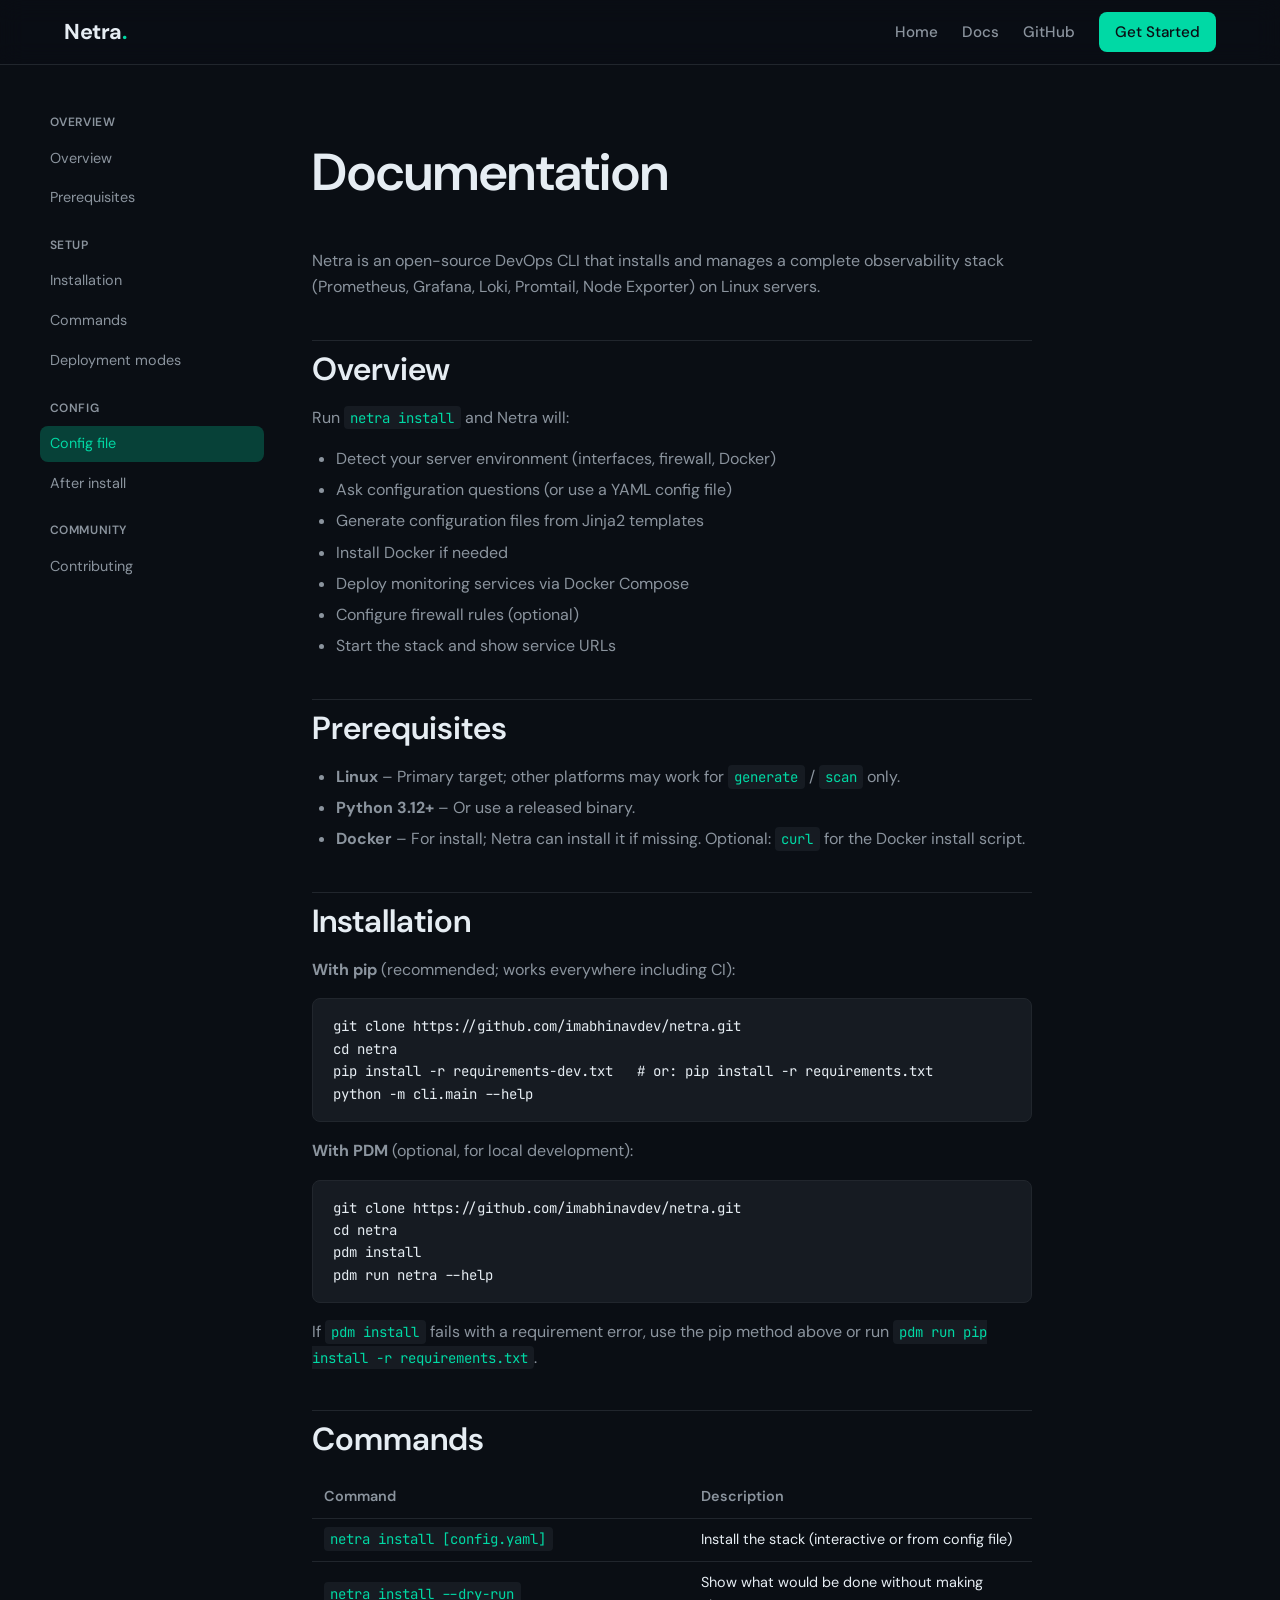
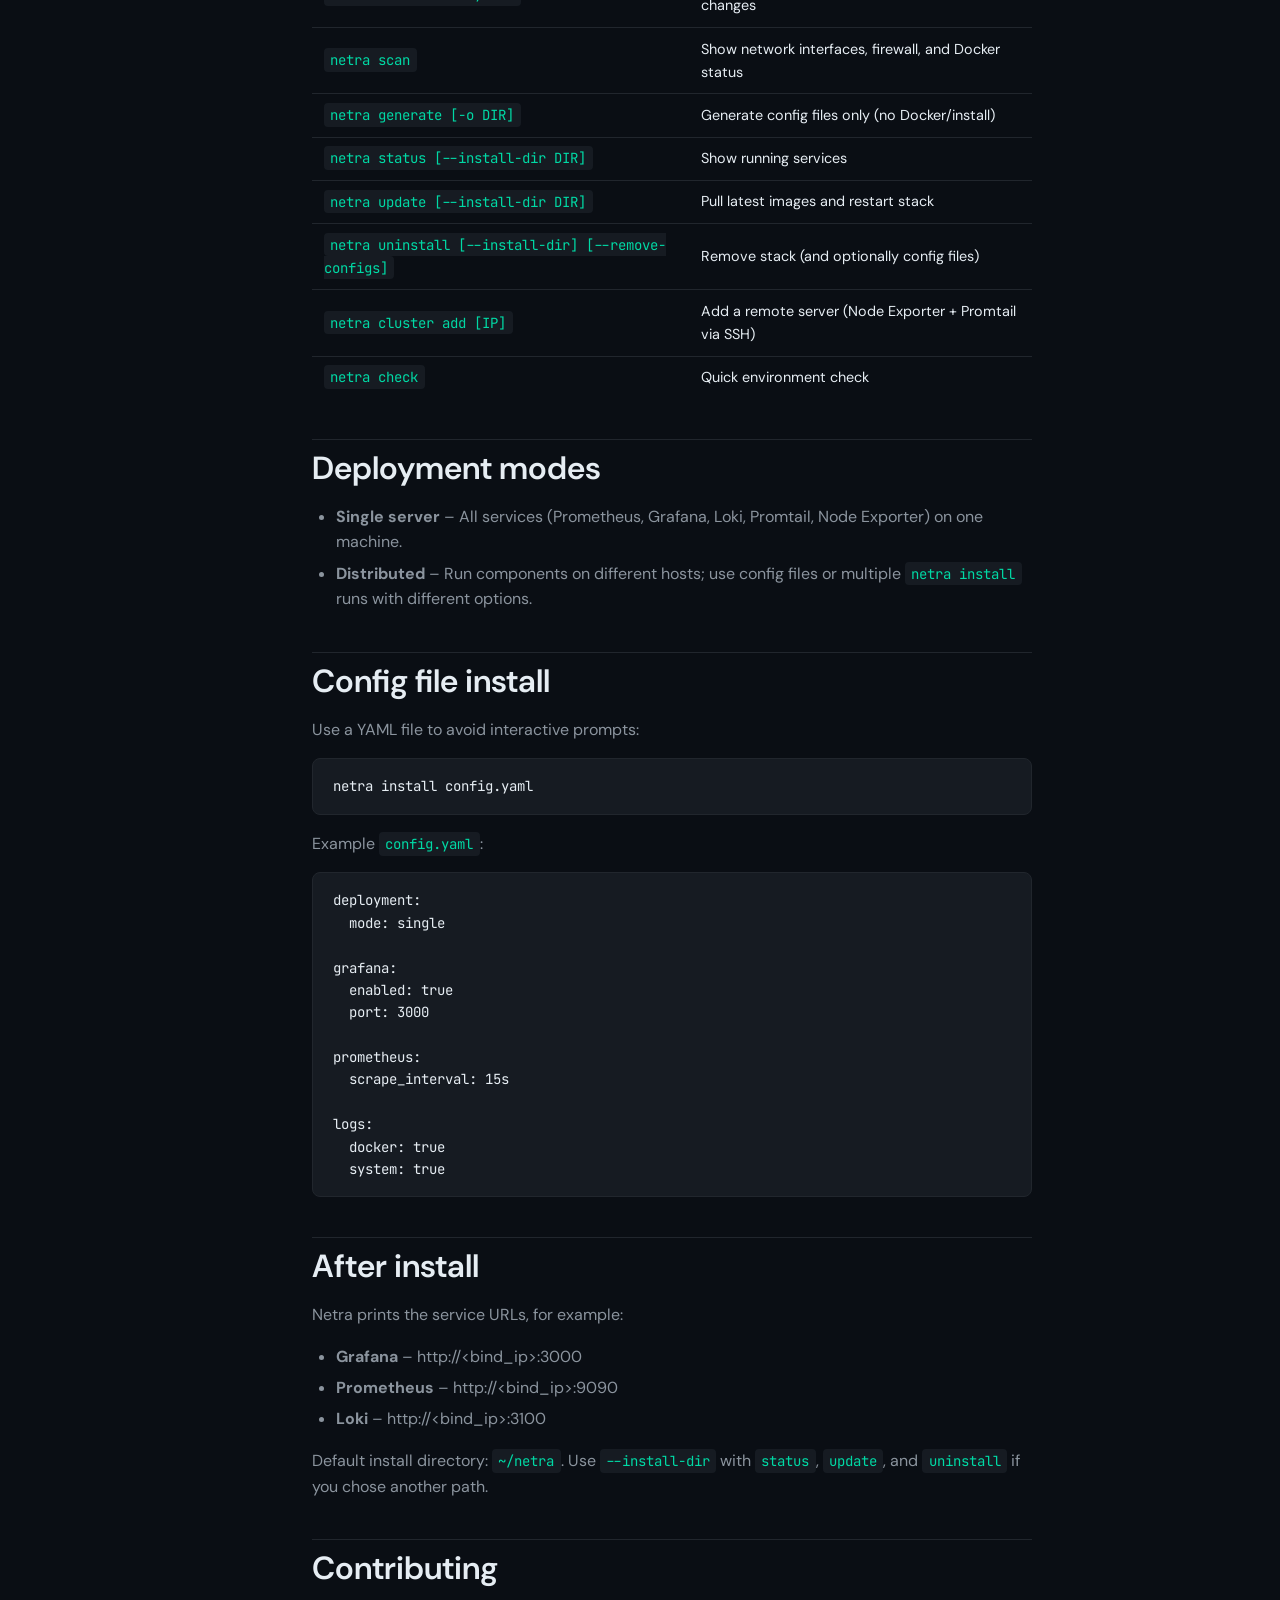
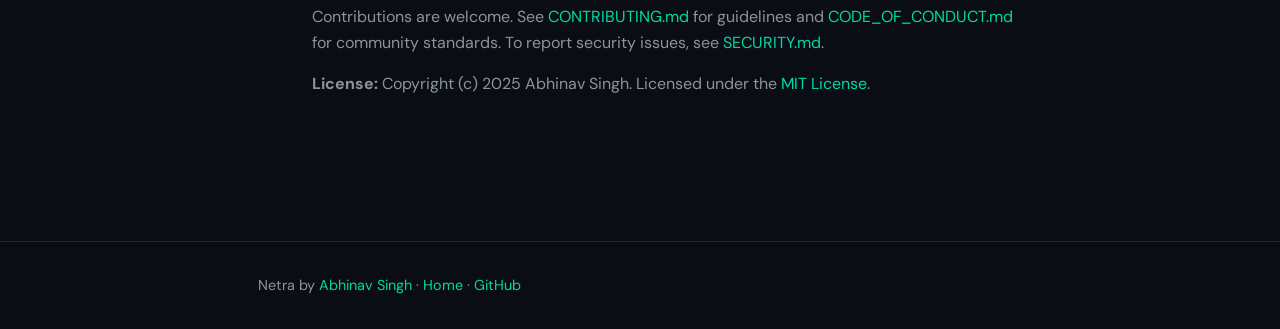
==== website/docs.html @ c5092b9d "Add website files and GitHub Actions workflow for deployment</message> <message> - Introduced a GitH" ====
<!DOCTYPE html>
<html lang="en">
<head>
  <meta charset="UTF-8">
  <meta name="viewport" content="width=device-width, initial-scale=1.0">
  <title>Docs – Netra</title>
  <meta name="description" content="Netra documentation: installation, commands, config, and deployment.">
  <link rel="preconnect" href="https://fonts.googleapis.com">
  <link rel="preconnect" href="https://fonts.gstatic.com" crossorigin>
  <link href="https://fonts.googleapis.com/css2?family=DM+Sans:ital,opsz,wght@0,9..40,400;0,9..40,500;0,9..40,600;0,9..40,700&family=JetBrains+Mono:wght@400;500&display=swap" rel="stylesheet">
  <link rel="stylesheet" href="css/style.css">
</head>
<body>
  <header class="site-header">
    <div class="container">
      <a href="index.html" class="logo">Netra<span>.</span></a>
      <button class="menu-toggle" id="menu-toggle" aria-label="Toggle menu">☰</button>
      <nav>
        <ul class="nav-links" id="nav-links">
          <li><a href="index.html">Home</a></li>
          <li><a href="docs.html" class="active">Docs</a></li>
          <li><a href="https://github.com/imabhinavdev/netra" target="_blank" rel="noopener">GitHub</a></li>
          <li><a href="#installation" class="nav-cta">Get Started</a></li>
        </ul>
      </nav>
    </div>
  </header>

  <div class="container docs-layout">
    <aside class="docs-sidebar">
      <nav>
        <span class="nav-section">Overview</span>
        <a href="#overview">Overview</a>
        <a href="#prerequisites">Prerequisites</a>
        <span class="nav-section">Setup</span>
        <a href="#installation">Installation</a>
        <a href="#commands">Commands</a>
        <a href="#deployment-modes">Deployment modes</a>
        <span class="nav-section">Config</span>
        <a href="#config-file">Config file</a>
        <a href="#after-install">After install</a>
        <span class="nav-section">Community</span>
        <a href="#contributing">Contributing</a>
      </nav>
    </aside>

    <article class="docs-content">
      <h1>Documentation</h1>
      <p>Netra is an open-source DevOps CLI that installs and manages a complete observability stack (Prometheus, Grafana, Loki, Promtail, Node Exporter) on Linux servers.</p>

      <h2 id="overview">Overview</h2>
      <p>Run <code>netra install</code> and Netra will:</p>
      <ul>
        <li>Detect your server environment (interfaces, firewall, Docker)</li>
        <li>Ask configuration questions (or use a YAML config file)</li>
        <li>Generate configuration files from Jinja2 templates</li>
        <li>Install Docker if needed</li>
        <li>Deploy monitoring services via Docker Compose</li>
        <li>Configure firewall rules (optional)</li>
        <li>Start the stack and show service URLs</li>
      </ul>

      <h2 id="prerequisites">Prerequisites</h2>
      <ul>
        <li><strong>Linux</strong> – Primary target; other platforms may work for <code>generate</code> / <code>scan</code> only.</li>
        <li><strong>Python 3.12+</strong> – Or use a released binary.</li>
        <li><strong>Docker</strong> – For install; Netra can install it if missing. Optional: <code>curl</code> for the Docker install script.</li>
      </ul>

      <h2 id="installation">Installation</h2>
      <p><strong>With pip</strong> (recommended; works everywhere including CI):</p>
      <pre><code>git clone https://github.com/imabhinavdev/netra.git
cd netra
pip install -r requirements-dev.txt   # or: pip install -r requirements.txt
python -m cli.main --help</code></pre>

      <p><strong>With PDM</strong> (optional, for local development):</p>
      <pre><code>git clone https://github.com/imabhinavdev/netra.git
cd netra
pdm install
pdm run netra --help</code></pre>

      <p>If <code>pdm install</code> fails with a requirement error, use the pip method above or run <code>pdm run pip install -r requirements.txt</code>.</p>

      <h2 id="commands">Commands</h2>
      <table>
        <thead>
          <tr>
            <th>Command</th>
            <th>Description</th>
          </tr>
        </thead>
        <tbody>
          <tr><td><code>netra install [config.yaml]</code></td><td>Install the stack (interactive or from config file)</td></tr>
          <tr><td><code>netra install --dry-run</code></td><td>Show what would be done without making changes</td></tr>
          <tr><td><code>netra scan</code></td><td>Show network interfaces, firewall, and Docker status</td></tr>
          <tr><td><code>netra generate [-o DIR]</code></td><td>Generate config files only (no Docker/install)</td></tr>
          <tr><td><code>netra status [--install-dir DIR]</code></td><td>Show running services</td></tr>
          <tr><td><code>netra update [--install-dir DIR]</code></td><td>Pull latest images and restart stack</td></tr>
          <tr><td><code>netra uninstall [--install-dir] [--remove-configs]</code></td><td>Remove stack (and optionally config files)</td></tr>
          <tr><td><code>netra cluster add [IP]</code></td><td>Add a remote server (Node Exporter + Promtail via SSH)</td></tr>
          <tr><td><code>netra check</code></td><td>Quick environment check</td></tr>
        </tbody>
      </table>

      <h2 id="deployment-modes">Deployment modes</h2>
      <ul>
        <li><strong>Single server</strong> – All services (Prometheus, Grafana, Loki, Promtail, Node Exporter) on one machine.</li>
        <li><strong>Distributed</strong> – Run components on different hosts; use config files or multiple <code>netra install</code> runs with different options.</li>
      </ul>

      <h2 id="config-file">Config file install</h2>
      <p>Use a YAML file to avoid interactive prompts:</p>
      <pre><code>netra install config.yaml</code></pre>

      <p>Example <code>config.yaml</code>:</p>
      <pre><code>deployment:
  mode: single

grafana:
  enabled: true
  port: 3000

prometheus:
  scrape_interval: 15s

logs:
  docker: true
  system: true</code></pre>

      <h2 id="after-install">After install</h2>
      <p>Netra prints the service URLs, for example:</p>
      <ul>
        <li><strong>Grafana</strong> – http://&lt;bind_ip&gt;:3000</li>
        <li><strong>Prometheus</strong> – http://&lt;bind_ip&gt;:9090</li>
        <li><strong>Loki</strong> – http://&lt;bind_ip&gt;:3100</li>
      </ul>
      <p>Default install directory: <code>~/netra</code>. Use <code>--install-dir</code> with <code>status</code>, <code>update</code>, and <code>uninstall</code> if you chose another path.</p>

      <h2 id="contributing">Contributing</h2>
      <p>Contributions are welcome. See <a href="https://github.com/imabhinavdev/netra/blob/main/CONTRIBUTING.md">CONTRIBUTING.md</a> for guidelines and <a href="https://github.com/imabhinavdev/netra/blob/main/CODE_OF_CONDUCT.md">CODE_OF_CONDUCT.md</a> for community standards. To report security issues, see <a href="https://github.com/imabhinavdev/netra/blob/main/SECURITY.md">SECURITY.md</a>.</p>

      <p><strong>License:</strong> Copyright (c) 2025 Abhinav Singh. Licensed under the <a href="https://github.com/imabhinavdev/netra/blob/main/LICENSE">MIT License</a>.</p>
    </article>
  </div>

  <footer class="site-footer">
    <div class="container">
      <p>Netra by <a href="https://github.com/imabhinavdev" target="_blank" rel="noopener">Abhinav Singh</a> · <a href="index.html">Home</a> · <a href="https://github.com/imabhinavdev/netra">GitHub</a></p>
    </div>
  </footer>

  <script>
    document.getElementById('menu-toggle').addEventListener('click', function () {
      document.getElementById('nav-links').classList.toggle('is-open');
    });
    // Highlight active doc link from scroll position
    var sections = document.querySelectorAll('.docs-content h2[id]');
    var navLinks = document.querySelectorAll('.docs-sidebar a[href^="#"]');
    function updateActive() {
      var top = window.scrollY || document.documentElement.scrollTop;
      for (var i = sections.length - 1; i >= 0; i--) {
        if (sections[i].offsetTop - 100 <= top) {
          navLinks.forEach(function(a) {
            a.classList.remove('active');
            if (a.getAttribute('href') === '#' + sections[i].id) a.classList.add('active');
          });
          break;
        }
      }
    }
    window.addEventListener('scroll', updateActive);
    window.addEventListener('load', updateActive);
  </script>
</body>
</html>
---- website/css/style.css ----
/* Netra – website styles (responsive) */
:root {
  --bg: #0a0e14;
  --bg-card: #0f1419;
  --bg-elevated: #151b23;
  --text: #e6edf3;
  --text-muted: #8b949e;
  --accent: #00d9a5;
  --accent-dim: #00d9a540;
  --accent-hover: #00f0b5;
  --border: #21262d;
  --code-bg: #161b22;
  --radius: 12px;
  --radius-sm: 8px;
  --font-sans: "DM Sans", system-ui, sans-serif;
  --font-mono: "JetBrains Mono", "Fira Code", monospace;
  --shadow: 0 8px 30px rgba(0, 0, 0, 0.4);
  --transition: 0.2s ease;
}

* {
  box-sizing: border-box;
}

html {
  scroll-behavior: smooth;
}

body {
  margin: 0;
  font-family: var(--font-sans);
  background: var(--bg);
  color: var(--text);
  line-height: 1.6;
  -webkit-font-smoothing: antialiased;
}

/* Typography */
h1, h2, h3, h4 {
  font-weight: 600;
  line-height: 1.25;
  color: var(--text);
}

h1 { font-size: clamp(2rem, 5vw, 3.25rem); }
h2 { font-size: clamp(1.5rem, 3vw, 2rem); margin-top: 2.5rem; margin-bottom: 1rem; }
h3 { font-size: 1.25rem; margin-top: 1.5rem; margin-bottom: 0.5rem; }

p {
  margin: 0 0 1rem;
  color: var(--text-muted);
  max-width: 65ch;
}

a {
  color: var(--accent);
  text-decoration: none;
  transition: color var(--transition);
}

a:hover {
  color: var(--accent-hover);
}

/* Layout */
.container {
  width: 100%;
  max-width: 1200px;
  margin: 0 auto;
  padding: 0 1.5rem;
}

/* Header / Nav */
.site-header {
  position: sticky;
  top: 0;
  z-index: 100;
  background: rgba(10, 14, 20, 0.85);
  backdrop-filter: blur(12px);
  border-bottom: 1px solid var(--border);
}

.site-header .container {
  display: flex;
  align-items: center;
  justify-content: space-between;
  height: 64px;
}

.logo {
  font-weight: 700;
  font-size: 1.35rem;
  color: var(--text);
  letter-spacing: -0.02em;
}

.logo span { color: var(--accent); }

.nav-links {
  display: flex;
  align-items: center;
  gap: 1.5rem;
  list-style: none;
  margin: 0;
  padding: 0;
}

.nav-links a {
  color: var(--text-muted);
  font-weight: 500;
  font-size: 0.95rem;
}

.nav-links a:hover { color: var(--accent); }

.nav-cta {
  display: inline-flex;
  align-items: center;
  padding: 0.5rem 1rem;
  background: var(--accent);
  color: var(--bg) !important;
  border-radius: var(--radius-sm);
  font-weight: 600;
}

.nav-cta:hover {
  background: var(--accent-hover);
  color: var(--bg) !important;
}

/* Mobile menu */
.menu-toggle {
  display: none;
  background: none;
  border: none;
  color: var(--text);
  cursor: pointer;
  padding: 0.5rem;
  font-size: 1.5rem;
}

@media (max-width: 768px) {
  .menu-toggle { display: block; }
  .nav-links {
    position: fixed;
    top: 64px;
    left: 0;
    right: 0;
    background: var(--bg-card);
    border-bottom: 1px solid var(--border);
    flex-direction: column;
    padding: 1rem;
    gap: 0.5rem;
    transform: translateY(-100%);
    opacity: 0;
    pointer-events: none;
    transition: transform 0.25s ease, opacity 0.25s ease;
  }
  .nav-links.is-open {
    transform: translateY(0);
    opacity: 1;
    pointer-events: auto;
  }
}

/* Hero */
.hero {
  padding: clamp(4rem, 10vw, 6rem) 0;
  text-align: center;
}

.hero h1 {
  margin: 0 0 1rem;
  background: linear-gradient(135deg, var(--text) 0%, var(--text-muted) 100%);
  -webkit-background-clip: text;
  -webkit-text-fill-color: transparent;
  background-clip: text;
}

.hero .accent { color: var(--accent); -webkit-text-fill-color: var(--accent); }

.hero p {
  margin: 0 auto 2rem;
  font-size: 1.15rem;
  max-width: 540px;
}

.hero-buttons {
  display: flex;
  flex-wrap: wrap;
  gap: 1rem;
  justify-content: center;
}

.btn {
  display: inline-flex;
  align-items: center;
  gap: 0.5rem;
  padding: 0.75rem 1.5rem;
  border-radius: var(--radius-sm);
  font-weight: 600;
  font-size: 0.95rem;
  transition: background var(--transition), transform var(--transition);
  border: none;
  cursor: pointer;
  font-family: inherit;
}

.btn-primary {
  background: var(--accent);
  color: var(--bg);
}

.btn-primary:hover {
  background: var(--accent-hover);
  transform: translateY(-1px);
}

.btn-secondary {
  background: var(--bg-elevated);
  color: var(--text);
  border: 1px solid var(--border);
}

.btn-secondary:hover {
  background: var(--border);
  border-color: var(--text-muted);
}

/* Code block hero */
.hero-code {
  margin-top: 2.5rem;
  text-align: left;
  max-width: 520px;
  margin-left: auto;
  margin-right: auto;
  border-radius: var(--radius);
  overflow: hidden;
  border: 1px solid var(--border);
  box-shadow: var(--shadow);
}

.hero-code pre {
  margin: 0;
  padding: 1.25rem 1.5rem;
  background: var(--code-bg);
  font-family: var(--font-mono);
  font-size: 0.9rem;
  overflow-x: auto;
  color: var(--text);
}

.hero-code .prompt { color: var(--accent); }

/* Features grid */
.features {
  padding: 4rem 0;
  border-top: 1px solid var(--border);
}

.features h2 {
  text-align: center;
  margin-bottom: 2rem;
}

.features-grid {
  display: grid;
  grid-template-columns: repeat(auto-fit, minmax(260px, 1fr));
  gap: 1.5rem;
}

.feature-card {
  background: var(--bg-card);
  border: 1px solid var(--border);
  border-radius: var(--radius);
  padding: 1.5rem;
  transition: border-color var(--transition), box-shadow var(--transition);
}

.feature-card:hover {
  border-color: var(--accent-dim);
  box-shadow: 0 0 0 1px var(--accent-dim);
}

.feature-card h3 {
  margin: 0 0 0.5rem;
  font-size: 1.1rem;
}

.feature-card p {
  margin: 0;
  font-size: 0.9rem;
}

/* Stack list */
.stack-list {
  display: flex;
  flex-wrap: wrap;
  gap: 0.75rem;
  justify-content: center;
  margin: 2rem 0;
}

.stack-badge {
  padding: 0.4rem 0.9rem;
  background: var(--bg-elevated);
  border: 1px solid var(--border);
  border-radius: 999px;
  font-size: 0.85rem;
  color: var(--text-muted);
}

/* Footer */
.site-footer {
  padding: 2rem 0;
  border-top: 1px solid var(--border);
  margin-top: 4rem;
  text-align: center;
}

.site-footer p {
  margin: 0;
  font-size: 0.9rem;
  color: var(--text-muted);
}

.site-footer a { color: var(--accent); }

/* Docs layout */
.docs-layout {
  display: grid;
  grid-template-columns: 240px 1fr;
  gap: 2rem;
  padding: 2rem 0 4rem;
  min-height: calc(100vh - 64px);
}

@media (max-width: 900px) {
  .docs-layout {
    grid-template-columns: 1fr;
  }
}

.docs-sidebar {
  position: sticky;
  top: 80px;
  height: fit-content;
  padding-right: 1rem;
}

.docs-sidebar nav {
  display: flex;
  flex-direction: column;
  gap: 0.25rem;
}

.docs-sidebar a {
  color: var(--text-muted);
  font-size: 0.9rem;
  padding: 0.4rem 0.6rem;
  border-radius: var(--radius-sm);
  transition: color var(--transition), background var(--transition);
}

.docs-sidebar a:hover,
.docs-sidebar a.active {
  color: var(--accent);
  background: var(--accent-dim);
}

.docs-sidebar .nav-section {
  font-size: 0.75rem;
  font-weight: 600;
  text-transform: uppercase;
  letter-spacing: 0.05em;
  color: var(--text-muted);
  margin-top: 1rem;
  margin-bottom: 0.25rem;
  padding-left: 0.6rem;
}

.docs-content {
  max-width: 720px;
}

.docs-content h2 {
  padding-top: 0.5rem;
  border-top: 1px solid var(--border);
}

.docs-content h2:first-child { border-top: none; padding-top: 0; }

/* Code in docs */
.docs-content pre,
.docs-content code {
  font-family: var(--font-mono);
  font-size: 0.875rem;
}

.docs-content code {
  background: var(--code-bg);
  padding: 0.2em 0.45em;
  border-radius: 4px;
  color: var(--accent);
}

.docs-content pre {
  background: var(--code-bg);
  padding: 1rem 1.25rem;
  border-radius: var(--radius-sm);
  overflow-x: auto;
  border: 1px solid var(--border);
  margin: 1rem 0;
}

.docs-content pre code {
  background: none;
  padding: 0;
  color: var(--text);
}

/* Tables */
.docs-content table {
  width: 100%;
  border-collapse: collapse;
  font-size: 0.9rem;
  margin: 1rem 0;
}

.docs-content th,
.docs-content td {
  padding: 0.6rem 0.75rem;
  text-align: left;
  border-bottom: 1px solid var(--border);
}

.docs-content th {
  color: var(--text-muted);
  font-weight: 600;
}

.docs-content tr:last-child td { border-bottom: none; }

/* Lists */
.docs-content ul {
  margin: 0 0 1rem;
  padding-left: 1.5rem;
  color: var(--text-muted);
}

.docs-content li { margin-bottom: 0.35rem; }

/* Mobile docs sidebar */
@media (max-width: 900px) {
  .docs-sidebar {
    position: static;
    padding: 0;
    border-bottom: 1px solid var(--border);
    padding-bottom: 1rem;
    margin-bottom: 1rem;
  }
  .docs-sidebar nav {
    flex-direction: row;
    flex-wrap: wrap;
  }
  .docs-sidebar .nav-section { width: 100%; margin-top: 0.75rem; }
}
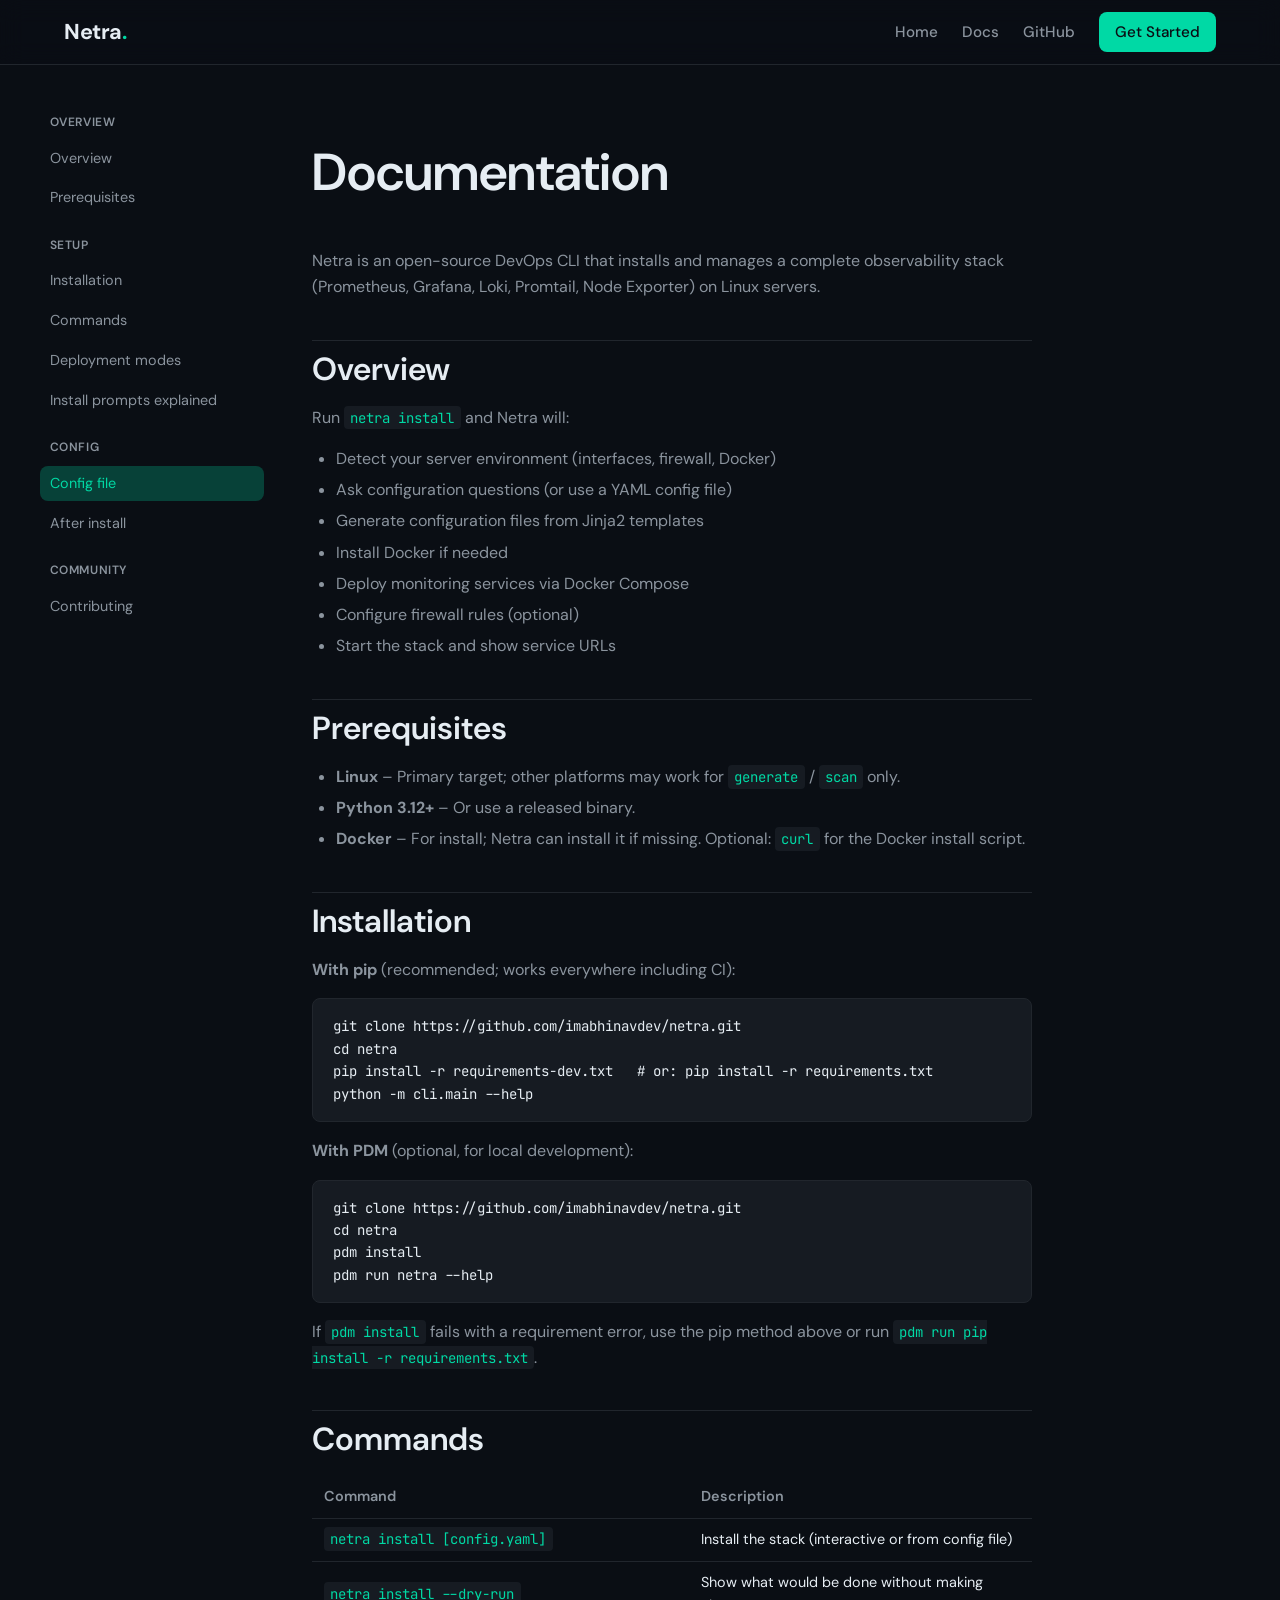
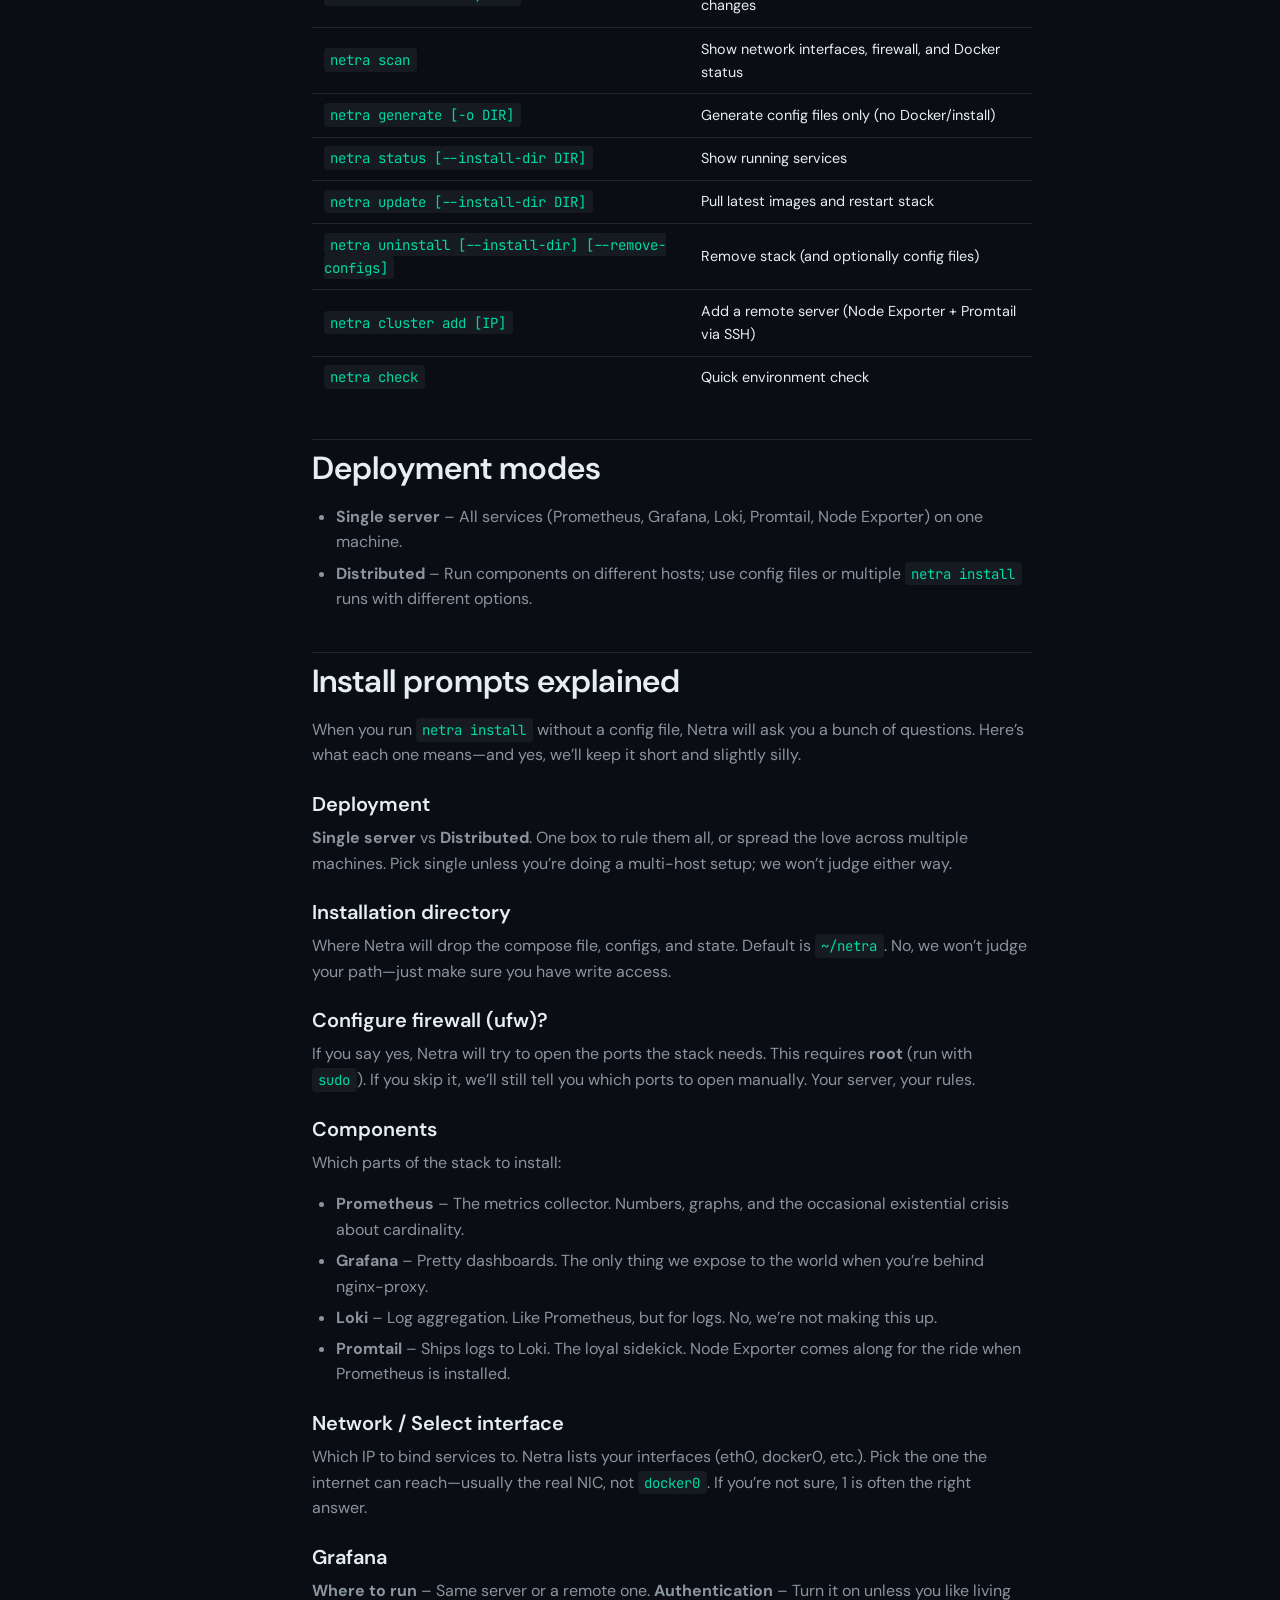
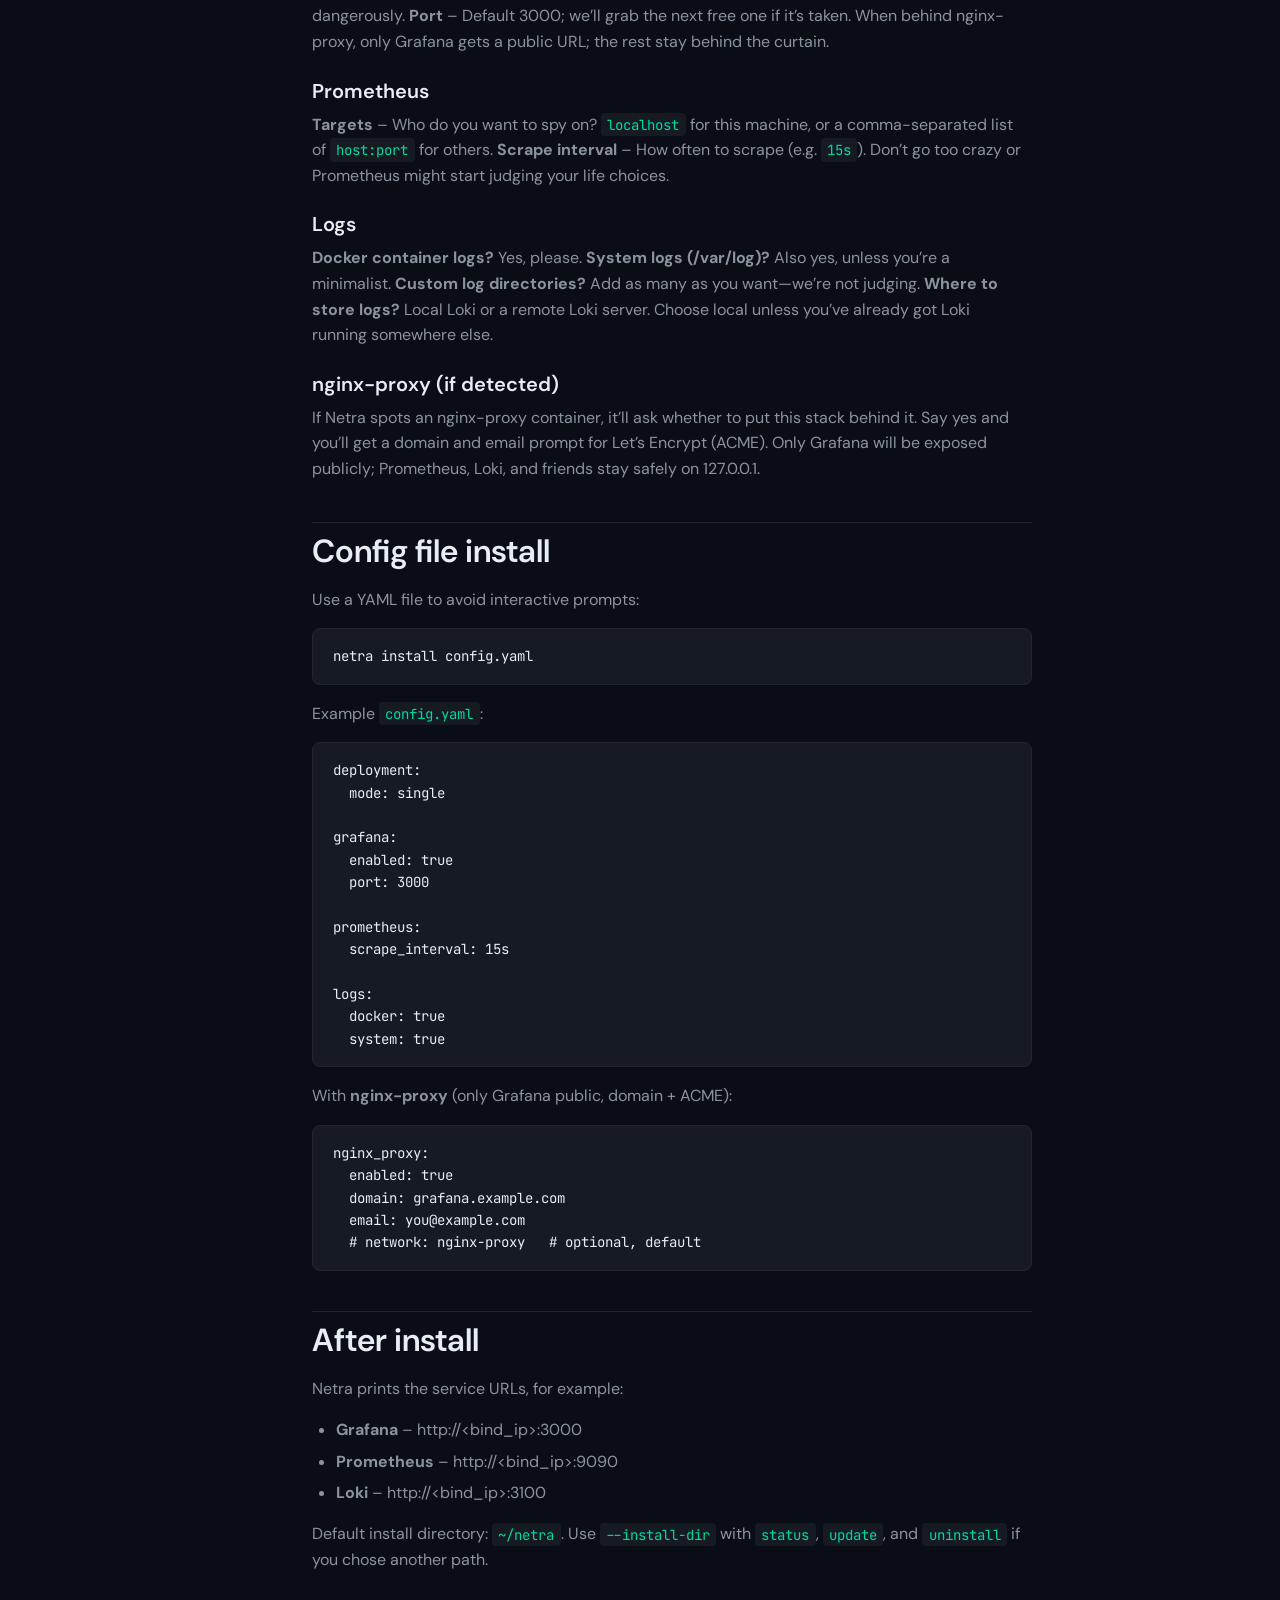
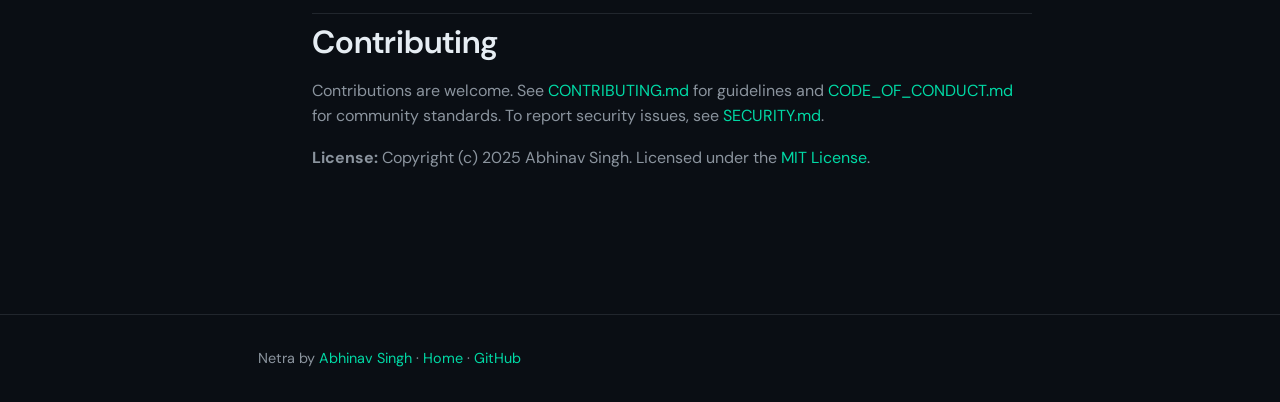
==== commit 523cd39e: "Add nginx-proxy support and related prompts - Introduced configuration options for nginx-proxy in Ne" ====
--- a/website/docs.html
+++ b/website/docs.html
@@ -36,6 +36,7 @@
         <a href="#installation">Installation</a>
         <a href="#commands">Commands</a>
         <a href="#deployment-modes">Deployment modes</a>
+        <a href="#install-prompts">Install prompts explained</a>
         <span class="nav-section">Config</span>
         <a href="#config-file">Config file</a>
         <a href="#after-install">After install</a>
@@ -109,6 +110,42 @@
         <li><strong>Distributed</strong> – Run components on different hosts; use config files or multiple <code>netra install</code> runs with different options.</li>
       </ul>
 
+      <h2 id="install-prompts">Install prompts explained</h2>
+      <p>When you run <code>netra install</code> without a config file, Netra will ask you a bunch of questions. Here’s what each one means—and yes, we’ll keep it short and slightly silly.</p>
+
+      <h3 id="prompt-deployment">Deployment</h3>
+      <p><strong>Single server</strong> vs <strong>Distributed</strong>. One box to rule them all, or spread the love across multiple machines. Pick single unless you’re doing a multi-host setup; we won’t judge either way.</p>
+
+      <h3 id="prompt-install-dir">Installation directory</h3>
+      <p>Where Netra will drop the compose file, configs, and state. Default is <code>~/netra</code>. No, we won’t judge your path—just make sure you have write access.</p>
+
+      <h3 id="prompt-firewall">Configure firewall (ufw)?</h3>
+      <p>If you say yes, Netra will try to open the ports the stack needs. This requires <strong>root</strong> (run with <code>sudo</code>). If you skip it, we’ll still tell you which ports to open manually. Your server, your rules.</p>
+
+      <h3 id="prompt-components">Components</h3>
+      <p>Which parts of the stack to install:</p>
+      <ul>
+        <li><strong>Prometheus</strong> – The metrics collector. Numbers, graphs, and the occasional existential crisis about cardinality.</li>
+        <li><strong>Grafana</strong> – Pretty dashboards. The only thing we expose to the world when you’re behind nginx-proxy.</li>
+        <li><strong>Loki</strong> – Log aggregation. Like Prometheus, but for logs. No, we’re not making this up.</li>
+        <li><strong>Promtail</strong> – Ships logs to Loki. The loyal sidekick. Node Exporter comes along for the ride when Prometheus is installed.</li>
+      </ul>
+
+      <h3 id="prompt-network">Network / Select interface</h3>
+      <p>Which IP to bind services to. Netra lists your interfaces (eth0, docker0, etc.). Pick the one the internet can reach—usually the real NIC, not <code>docker0</code>. If you’re not sure, 1 is often the right answer.</p>
+
+      <h3 id="prompt-grafana">Grafana</h3>
+      <p><strong>Where to run</strong> – Same server or a remote one. <strong>Authentication</strong> – Turn it on unless you like living dangerously. <strong>Port</strong> – Default 3000; we’ll grab the next free one if it’s taken. When behind nginx-proxy, only Grafana gets a public URL; the rest stay behind the curtain.</p>
+
+      <h3 id="prompt-prometheus">Prometheus</h3>
+      <p><strong>Targets</strong> – Who do you want to spy on? <code>localhost</code> for this machine, or a comma-separated list of <code>host:port</code> for others. <strong>Scrape interval</strong> – How often to scrape (e.g. <code>15s</code>). Don’t go too crazy or Prometheus might start judging your life choices.</p>
+
+      <h3 id="prompt-logs">Logs</h3>
+      <p><strong>Docker container logs?</strong> Yes, please. <strong>System logs (/var/log)?</strong> Also yes, unless you’re a minimalist. <strong>Custom log directories?</strong> Add as many as you want—we’re not judging. <strong>Where to store logs?</strong> Local Loki or a remote Loki server. Choose local unless you’ve already got Loki running somewhere else.</p>
+
+      <h3 id="prompt-proxy">nginx-proxy (if detected)</h3>
+      <p>If Netra spots an nginx-proxy container, it’ll ask whether to put this stack behind it. Say yes and you’ll get a domain and email prompt for Let’s Encrypt (ACME). Only Grafana will be exposed publicly; Prometheus, Loki, and friends stay safely on 127.0.0.1.</p>
+
       <h2 id="config-file">Config file install</h2>
       <p>Use a YAML file to avoid interactive prompts:</p>
       <pre><code>netra install config.yaml</code></pre>
@@ -127,6 +164,13 @@
 logs:
   docker: true
   system: true</code></pre>
+
+      <p>With <strong>nginx-proxy</strong> (only Grafana public, domain + ACME):</p>
+      <pre><code>nginx_proxy:
+  enabled: true
+  domain: grafana.example.com
+  email: you@example.com
+  # network: nginx-proxy   # optional, default</code></pre>
 
       <h2 id="after-install">After install</h2>
       <p>Netra prints the service URLs, for example:</p>
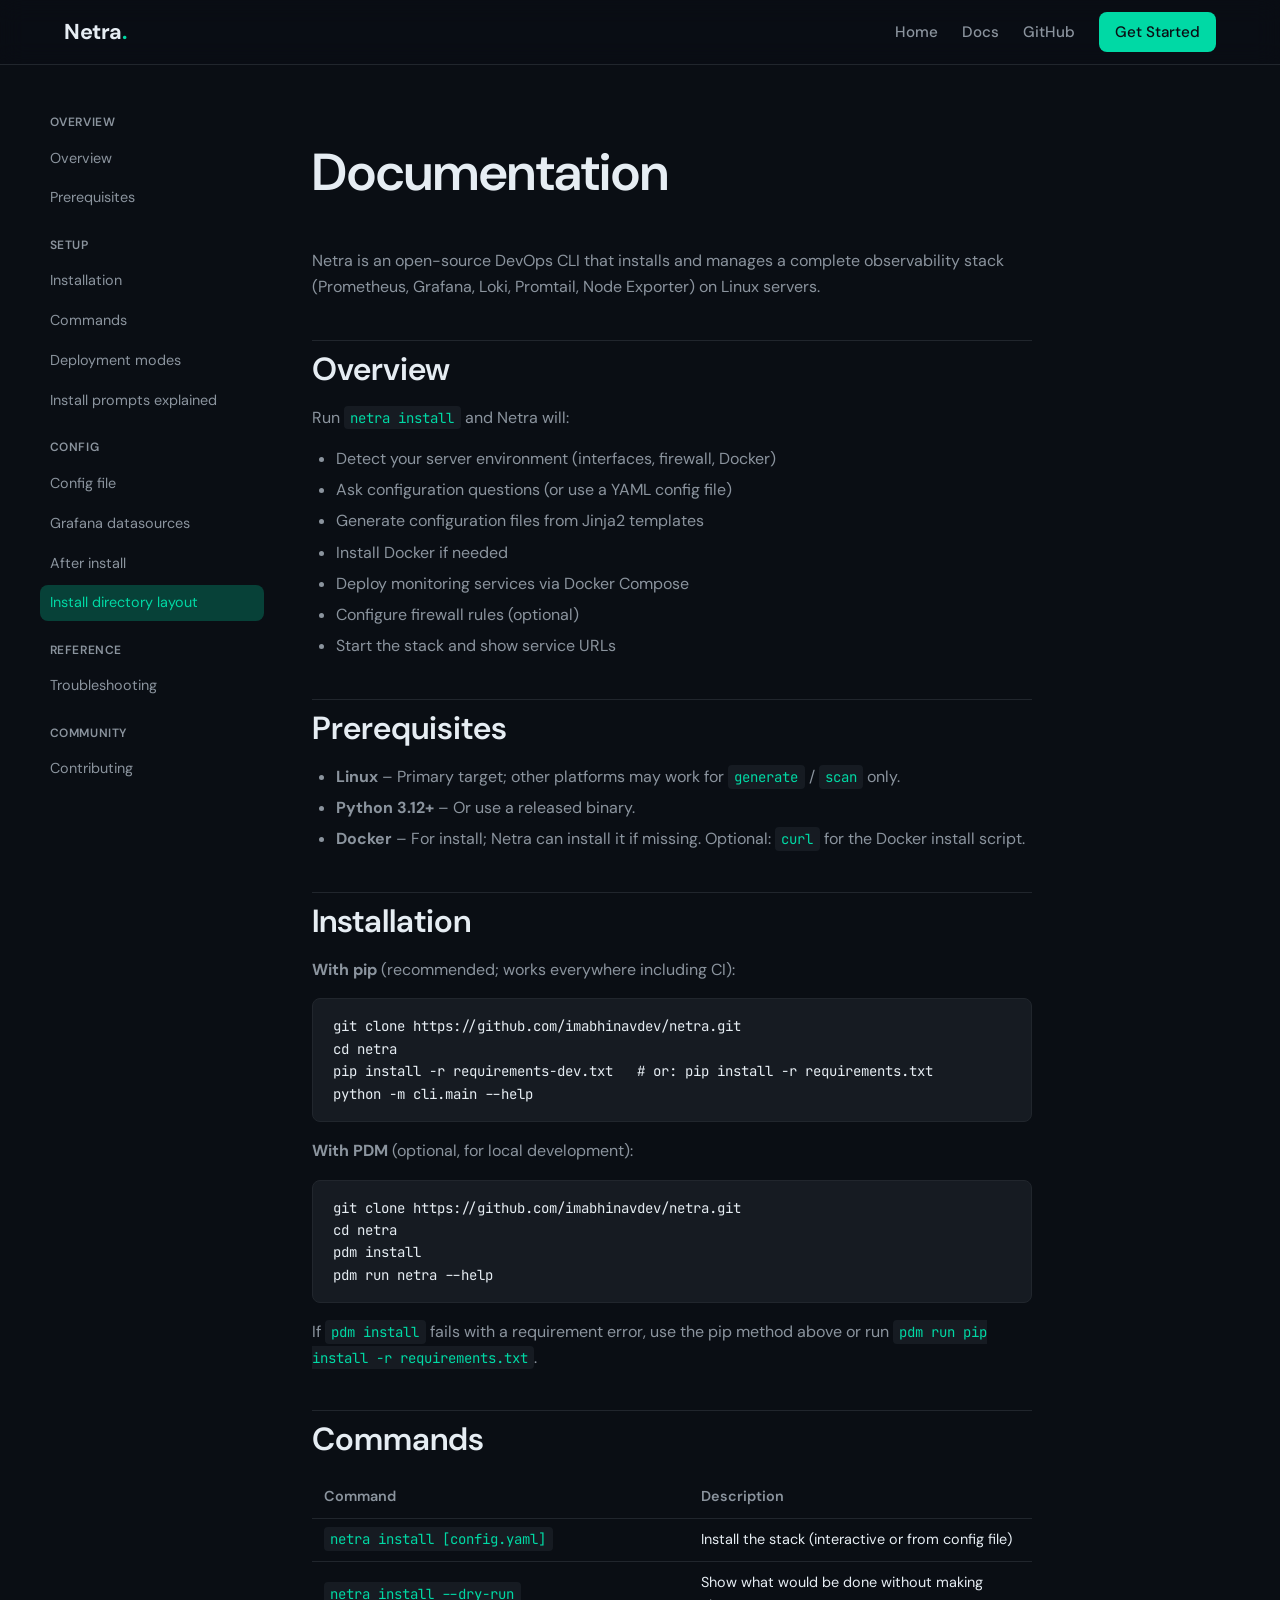
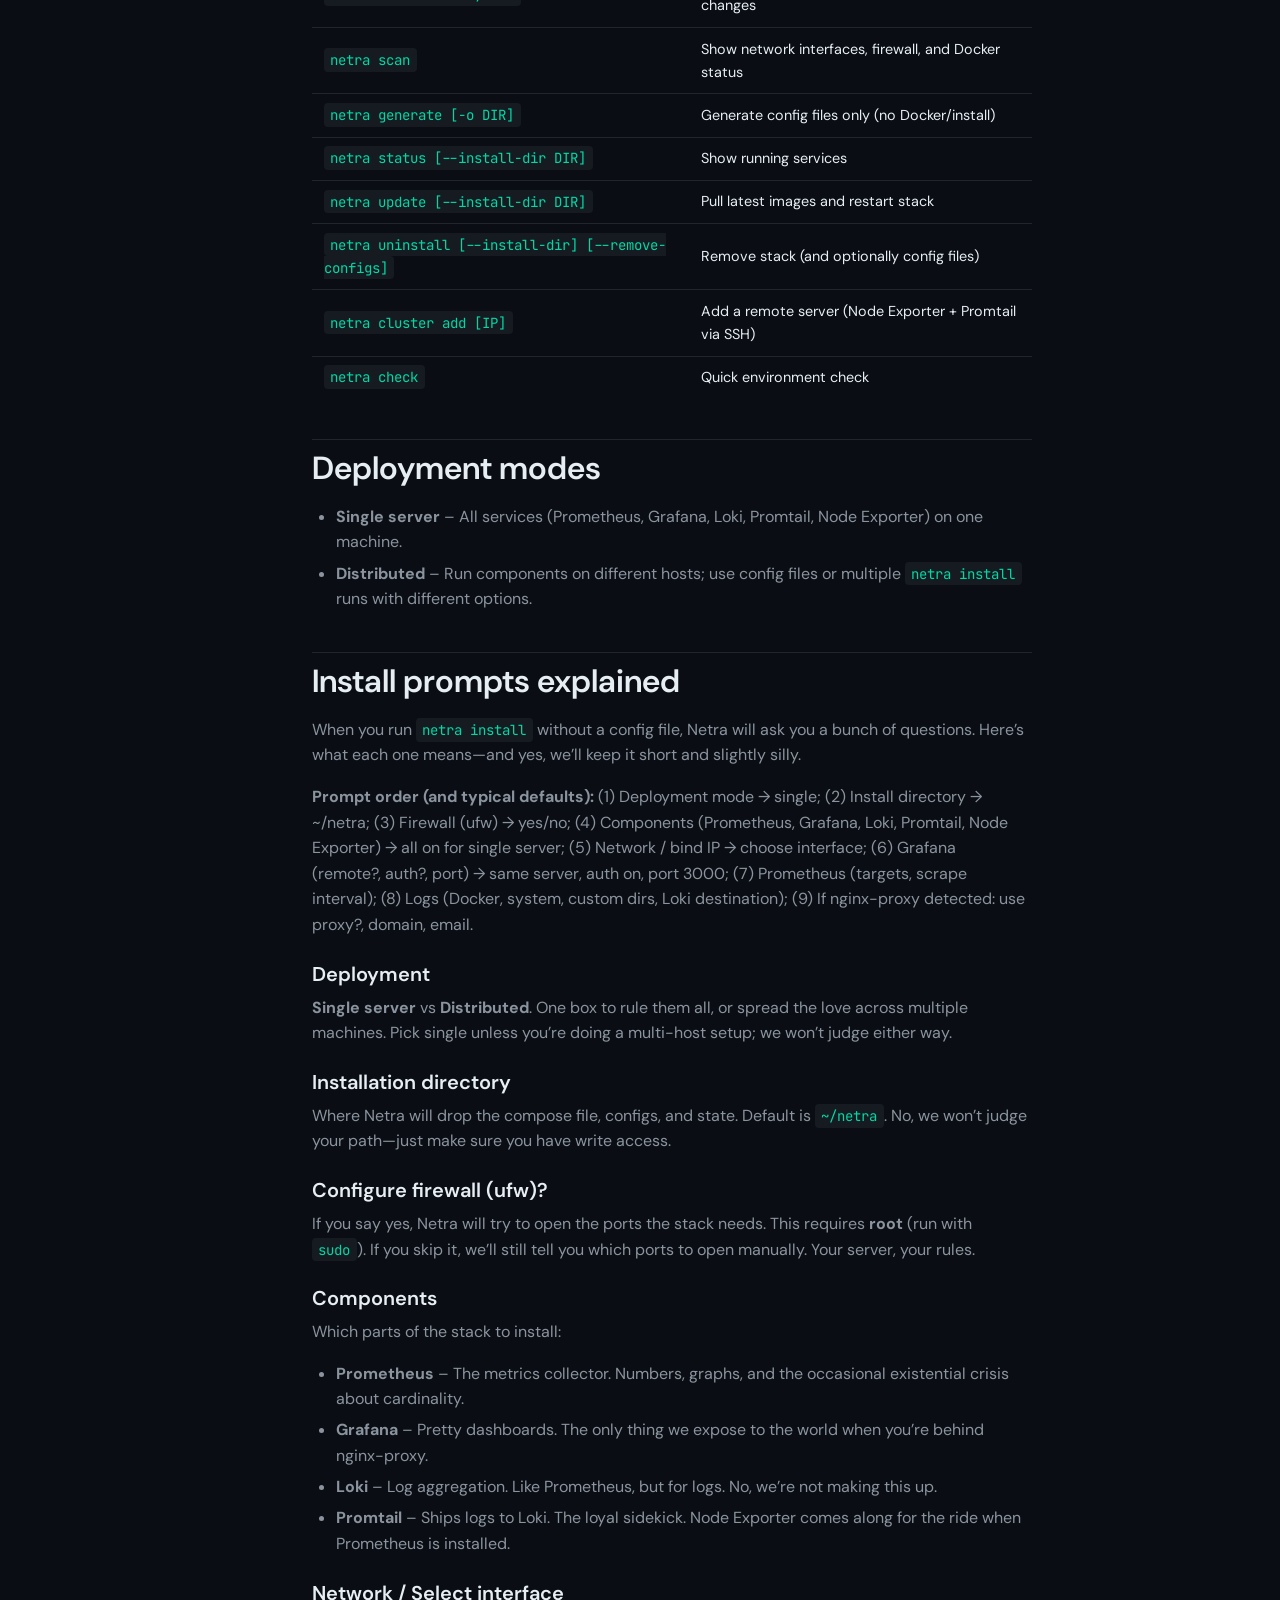
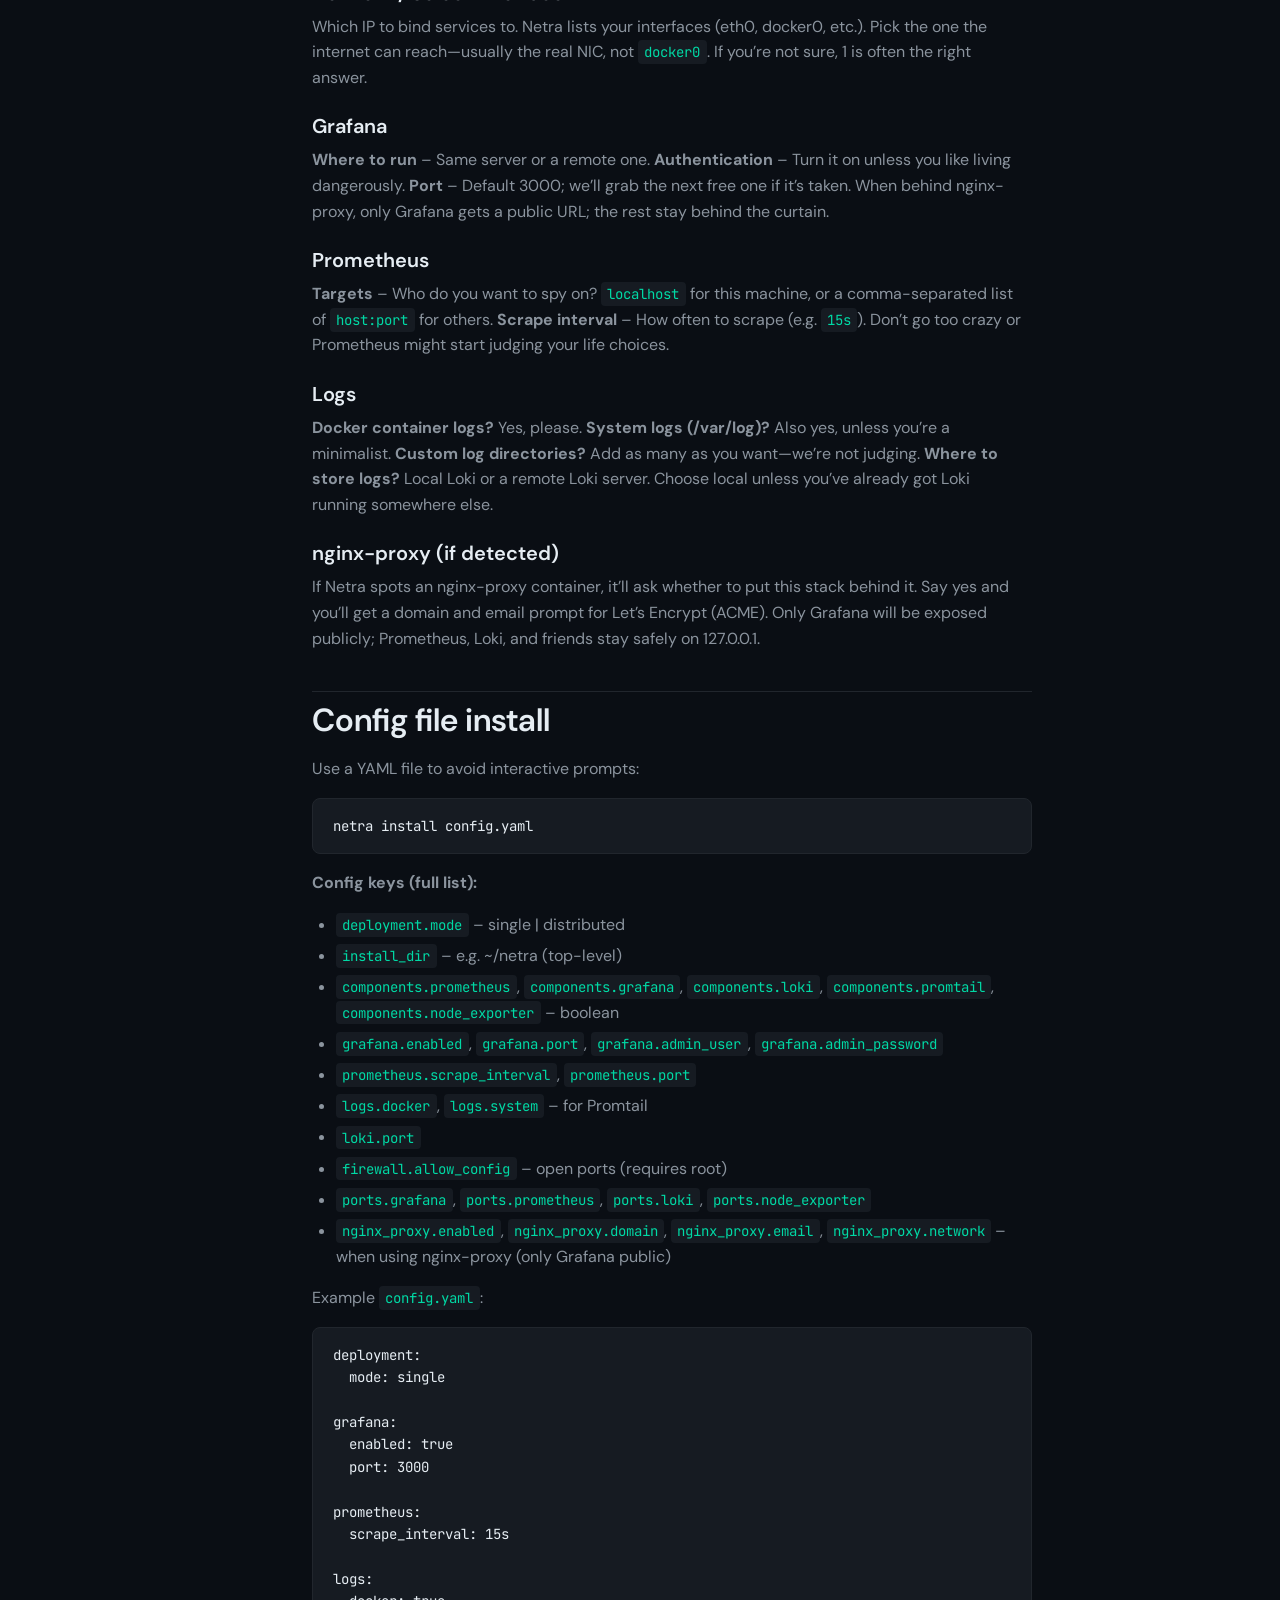
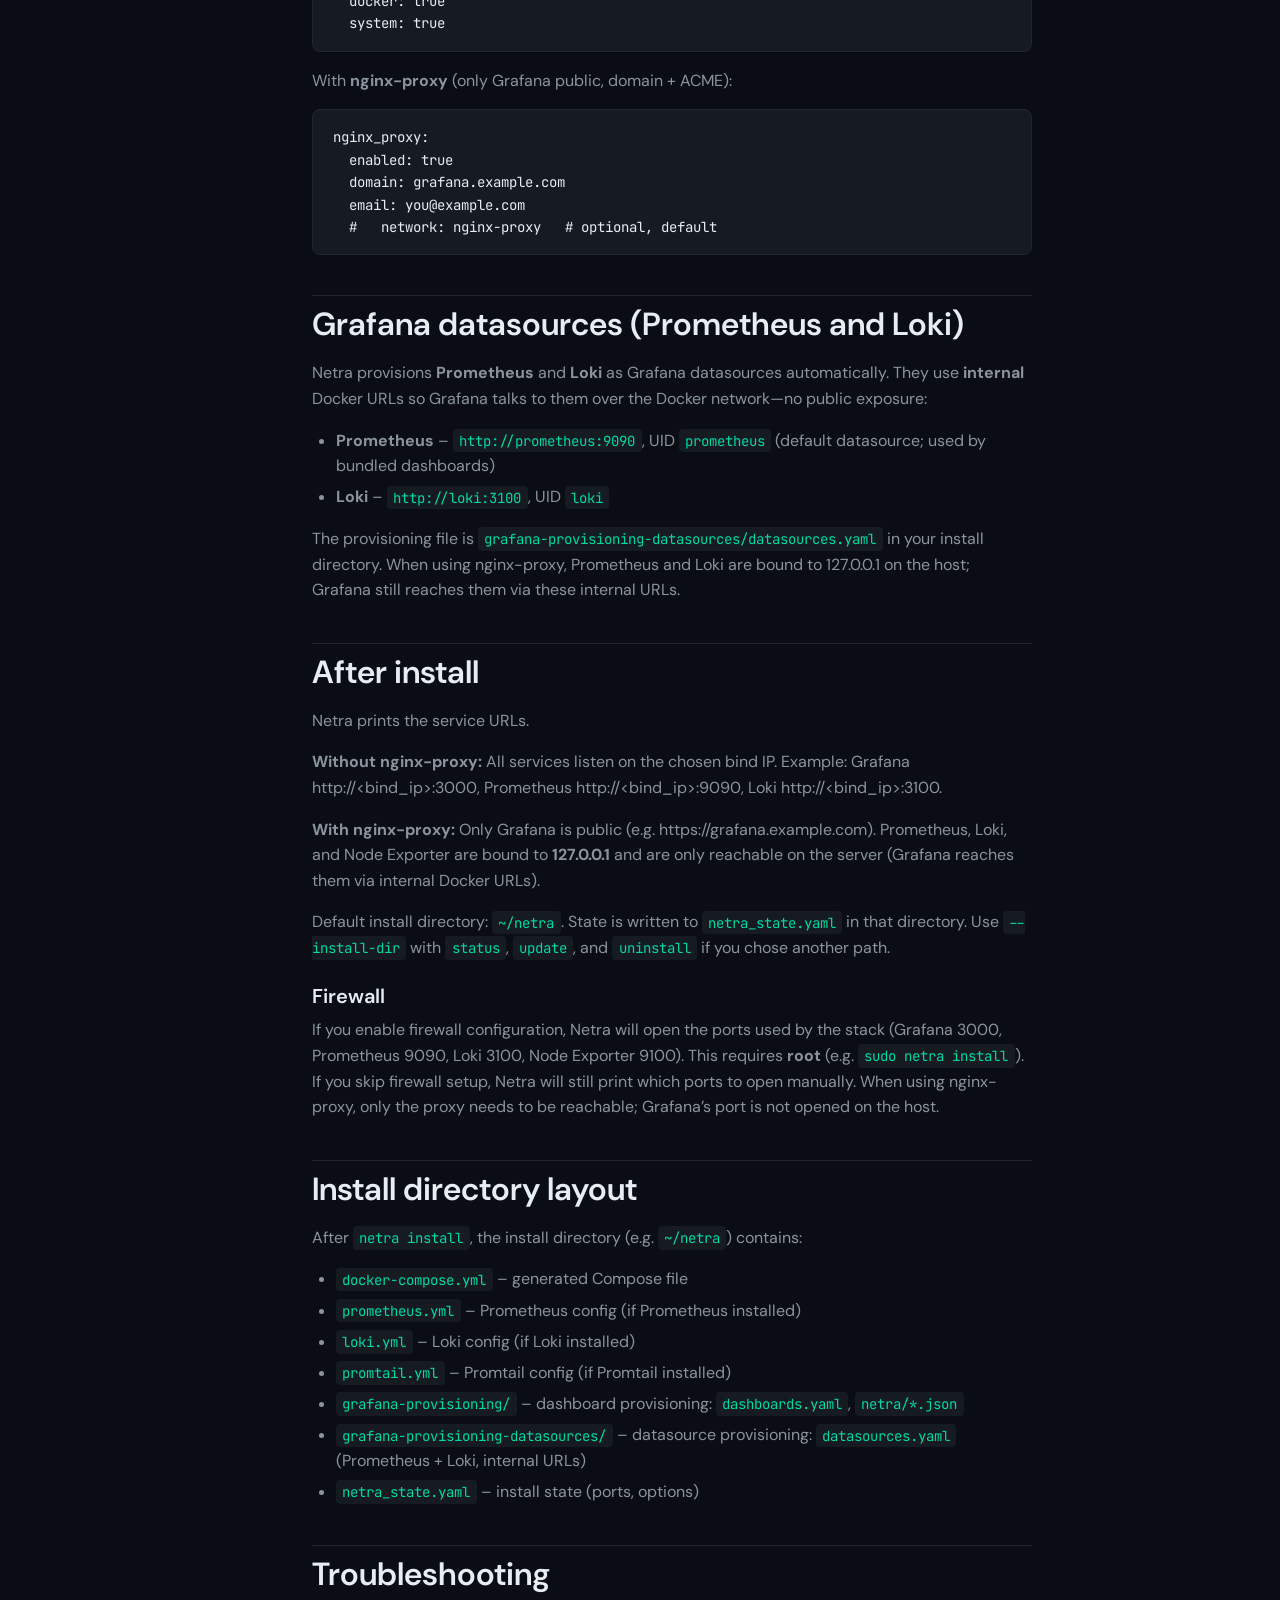
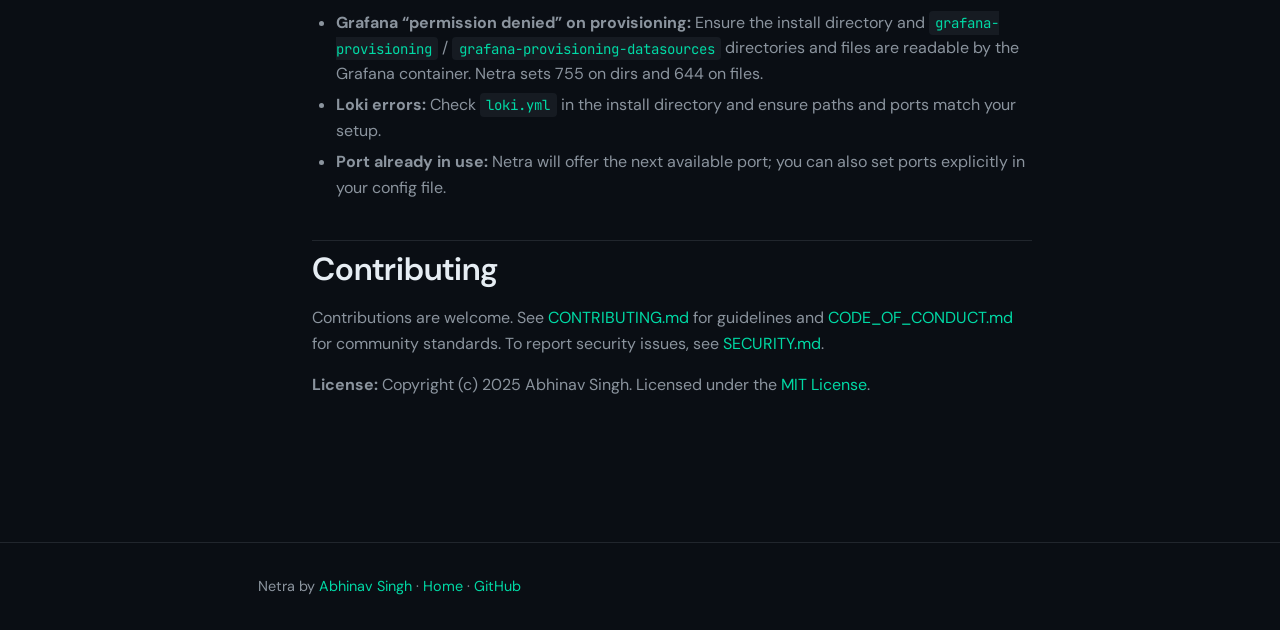
==== commit f0d74f9f: "Enhance Grafana provisioning by adding datasource configuration - Updated the installation script to" ====
--- a/website/docs.html
+++ b/website/docs.html
@@ -13,12 +13,12 @@
 <body>
   <header class="site-header">
     <div class="container">
-      <a href="index.html" class="logo">Netra<span>.</span></a>
+      <a href="../index.html" class="logo">Netra<span>.</span></a>
       <button class="menu-toggle" id="menu-toggle" aria-label="Toggle menu">☰</button>
       <nav>
         <ul class="nav-links" id="nav-links">
-          <li><a href="index.html">Home</a></li>
-          <li><a href="docs.html" class="active">Docs</a></li>
+          <li><a href="../index.html">Home</a></li>
+          <li><a href="website/docs.html" class="active">Docs</a></li>
           <li><a href="https://github.com/imabhinavdev/netra" target="_blank" rel="noopener">GitHub</a></li>
           <li><a href="#installation" class="nav-cta">Get Started</a></li>
         </ul>
@@ -39,7 +39,11 @@
         <a href="#install-prompts">Install prompts explained</a>
         <span class="nav-section">Config</span>
         <a href="#config-file">Config file</a>
+        <a href="#grafana-datasources">Grafana datasources</a>
         <a href="#after-install">After install</a>
+        <a href="#install-dir-layout">Install directory layout</a>
+        <span class="nav-section">Reference</span>
+        <a href="#troubleshooting">Troubleshooting</a>
         <span class="nav-section">Community</span>
         <a href="#contributing">Contributing</a>
       </nav>
@@ -113,6 +117,8 @@
       <h2 id="install-prompts">Install prompts explained</h2>
       <p>When you run <code>netra install</code> without a config file, Netra will ask you a bunch of questions. Here’s what each one means—and yes, we’ll keep it short and slightly silly.</p>
 
+      <p><strong>Prompt order (and typical defaults):</strong> (1) Deployment mode → single; (2) Install directory → ~/netra; (3) Firewall (ufw) → yes/no; (4) Components (Prometheus, Grafana, Loki, Promtail, Node Exporter) → all on for single server; (5) Network / bind IP → choose interface; (6) Grafana (remote?, auth?, port) → same server, auth on, port 3000; (7) Prometheus (targets, scrape interval); (8) Logs (Docker, system, custom dirs, Loki destination); (9) If nginx-proxy detected: use proxy?, domain, email.</p>
+
       <h3 id="prompt-deployment">Deployment</h3>
       <p><strong>Single server</strong> vs <strong>Distributed</strong>. One box to rule them all, or spread the love across multiple machines. Pick single unless you’re doing a multi-host setup; we won’t judge either way.</p>
 
@@ -149,6 +155,20 @@
       <h2 id="config-file">Config file install</h2>
       <p>Use a YAML file to avoid interactive prompts:</p>
       <pre><code>netra install config.yaml</code></pre>
+
+      <p><strong>Config keys (full list):</strong></p>
+      <ul>
+        <li><code>deployment.mode</code> – single | distributed</li>
+        <li><code>install_dir</code> – e.g. ~/netra (top-level)</li>
+        <li><code>components.prometheus</code>, <code>components.grafana</code>, <code>components.loki</code>, <code>components.promtail</code>, <code>components.node_exporter</code> – boolean</li>
+        <li><code>grafana.enabled</code>, <code>grafana.port</code>, <code>grafana.admin_user</code>, <code>grafana.admin_password</code></li>
+        <li><code>prometheus.scrape_interval</code>, <code>prometheus.port</code></li>
+        <li><code>logs.docker</code>, <code>logs.system</code> – for Promtail</li>
+        <li><code>loki.port</code></li>
+        <li><code>firewall.allow_config</code> – open ports (requires root)</li>
+        <li><code>ports.grafana</code>, <code>ports.prometheus</code>, <code>ports.loki</code>, <code>ports.node_exporter</code></li>
+        <li><code>nginx_proxy.enabled</code>, <code>nginx_proxy.domain</code>, <code>nginx_proxy.email</code>, <code>nginx_proxy.network</code> – when using nginx-proxy (only Grafana public)</li>
+      </ul>
 
       <p>Example <code>config.yaml</code>:</p>
       <pre><code>deployment:
@@ -170,16 +190,43 @@
   enabled: true
   domain: grafana.example.com
   email: you@example.com
-  # network: nginx-proxy   # optional, default</code></pre>
+  #   network: nginx-proxy   # optional, default</code></pre>
+
+      <h2 id="grafana-datasources">Grafana datasources (Prometheus and Loki)</h2>
+      <p>Netra provisions <strong>Prometheus</strong> and <strong>Loki</strong> as Grafana datasources automatically. They use <strong>internal</strong> Docker URLs so Grafana talks to them over the Docker network—no public exposure:</p>
+      <ul>
+        <li><strong>Prometheus</strong> – <code>http://prometheus:9090</code>, UID <code>prometheus</code> (default datasource; used by bundled dashboards)</li>
+        <li><strong>Loki</strong> – <code>http://loki:3100</code>, UID <code>loki</code></li>
+      </ul>
+      <p>The provisioning file is <code>grafana-provisioning-datasources/datasources.yaml</code> in your install directory. When using nginx-proxy, Prometheus and Loki are bound to 127.0.0.1 on the host; Grafana still reaches them via these internal URLs.</p>
 
       <h2 id="after-install">After install</h2>
-      <p>Netra prints the service URLs, for example:</p>
-      <ul>
-        <li><strong>Grafana</strong> – http://&lt;bind_ip&gt;:3000</li>
-        <li><strong>Prometheus</strong> – http://&lt;bind_ip&gt;:9090</li>
-        <li><strong>Loki</strong> – http://&lt;bind_ip&gt;:3100</li>
-      </ul>
-      <p>Default install directory: <code>~/netra</code>. Use <code>--install-dir</code> with <code>status</code>, <code>update</code>, and <code>uninstall</code> if you chose another path.</p>
+      <p>Netra prints the service URLs.</p>
+      <p><strong>Without nginx-proxy:</strong> All services listen on the chosen bind IP. Example: Grafana http://&lt;bind_ip&gt;:3000, Prometheus http://&lt;bind_ip&gt;:9090, Loki http://&lt;bind_ip&gt;:3100.</p>
+      <p><strong>With nginx-proxy:</strong> Only Grafana is public (e.g. https://grafana.example.com). Prometheus, Loki, and Node Exporter are bound to <strong>127.0.0.1</strong> and are only reachable on the server (Grafana reaches them via internal Docker URLs).</p>
+      <p>Default install directory: <code>~/netra</code>. State is written to <code>netra_state.yaml</code> in that directory. Use <code>--install-dir</code> with <code>status</code>, <code>update</code>, and <code>uninstall</code> if you chose another path.</p>
+
+      <h3 id="firewall">Firewall</h3>
+      <p>If you enable firewall configuration, Netra will open the ports used by the stack (Grafana 3000, Prometheus 9090, Loki 3100, Node Exporter 9100). This requires <strong>root</strong> (e.g. <code>sudo netra install</code>). If you skip firewall setup, Netra will still print which ports to open manually. When using nginx-proxy, only the proxy needs to be reachable; Grafana’s port is not opened on the host.</p>
+
+      <h2 id="install-dir-layout">Install directory layout</h2>
+      <p>After <code>netra install</code>, the install directory (e.g. <code>~/netra</code>) contains:</p>
+      <ul>
+        <li><code>docker-compose.yml</code> – generated Compose file</li>
+        <li><code>prometheus.yml</code> – Prometheus config (if Prometheus installed)</li>
+        <li><code>loki.yml</code> – Loki config (if Loki installed)</li>
+        <li><code>promtail.yml</code> – Promtail config (if Promtail installed)</li>
+        <li><code>grafana-provisioning/</code> – dashboard provisioning: <code>dashboards.yaml</code>, <code>netra/*.json</code></li>
+        <li><code>grafana-provisioning-datasources/</code> – datasource provisioning: <code>datasources.yaml</code> (Prometheus + Loki, internal URLs)</li>
+        <li><code>netra_state.yaml</code> – install state (ports, options)</li>
+      </ul>
+
+      <h2 id="troubleshooting">Troubleshooting</h2>
+      <ul>
+        <li><strong>Grafana “permission denied” on provisioning:</strong> Ensure the install directory and <code>grafana-provisioning</code> / <code>grafana-provisioning-datasources</code> directories and files are readable by the Grafana container. Netra sets 755 on dirs and 644 on files.</li>
+        <li><strong>Loki errors:</strong> Check <code>loki.yml</code> in the install directory and ensure paths and ports match your setup.</li>
+        <li><strong>Port already in use:</strong> Netra will offer the next available port; you can also set ports explicitly in your config file.</li>
+      </ul>
 
       <h2 id="contributing">Contributing</h2>
       <p>Contributions are welcome. See <a href="https://github.com/imabhinavdev/netra/blob/main/CONTRIBUTING.md">CONTRIBUTING.md</a> for guidelines and <a href="https://github.com/imabhinavdev/netra/blob/main/CODE_OF_CONDUCT.md">CODE_OF_CONDUCT.md</a> for community standards. To report security issues, see <a href="https://github.com/imabhinavdev/netra/blob/main/SECURITY.md">SECURITY.md</a>.</p>
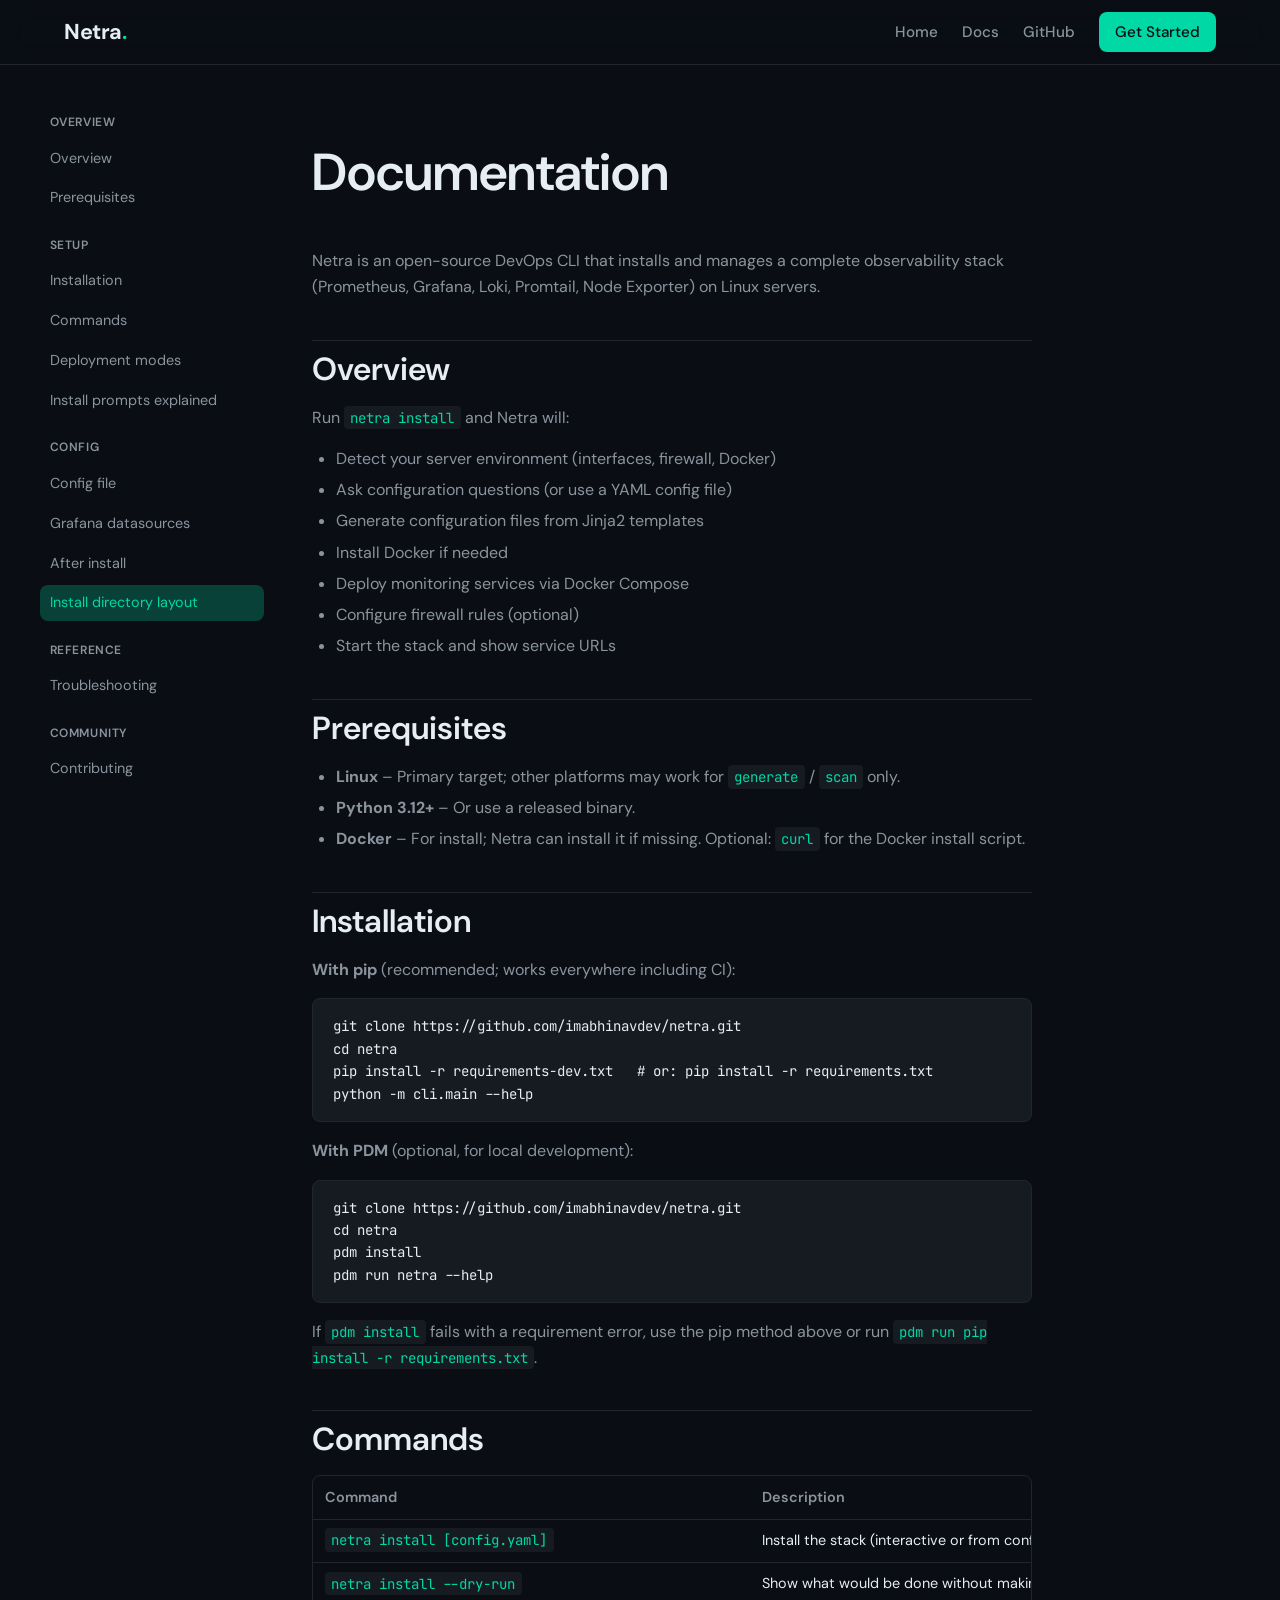
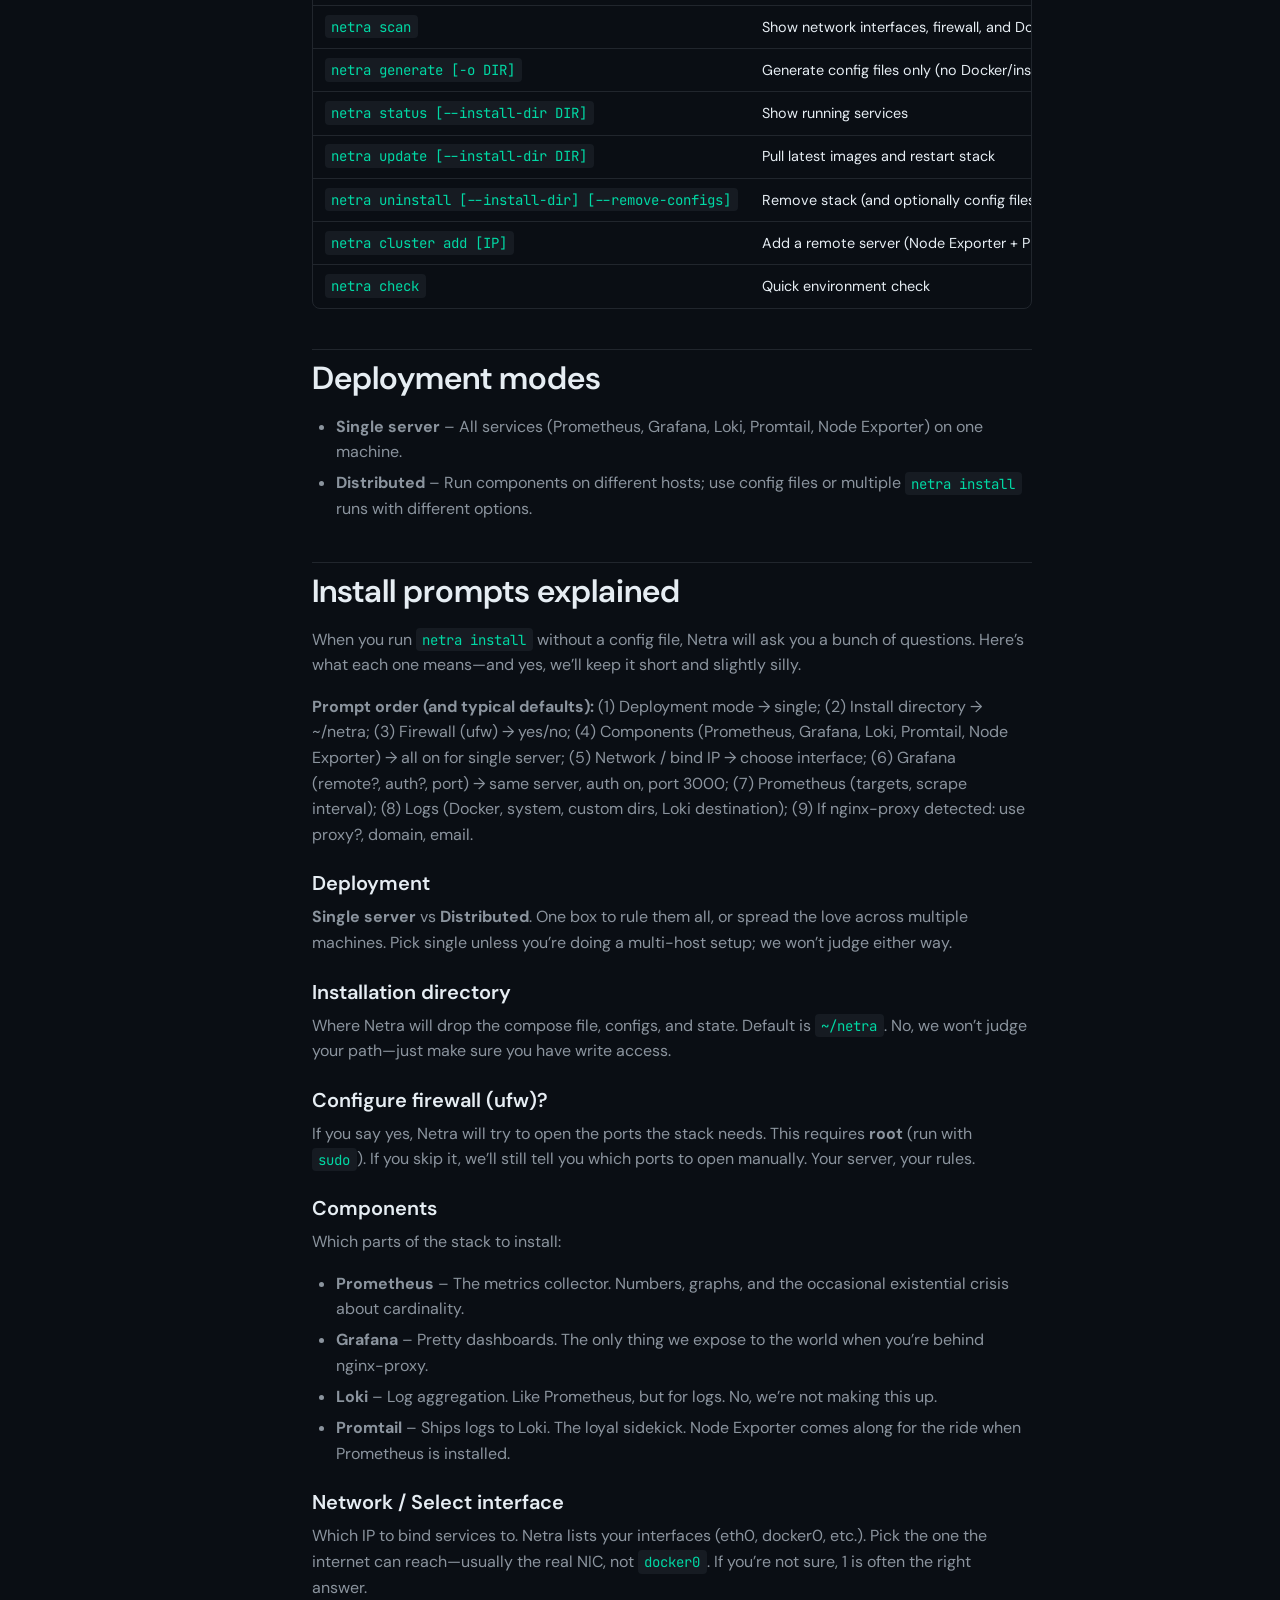
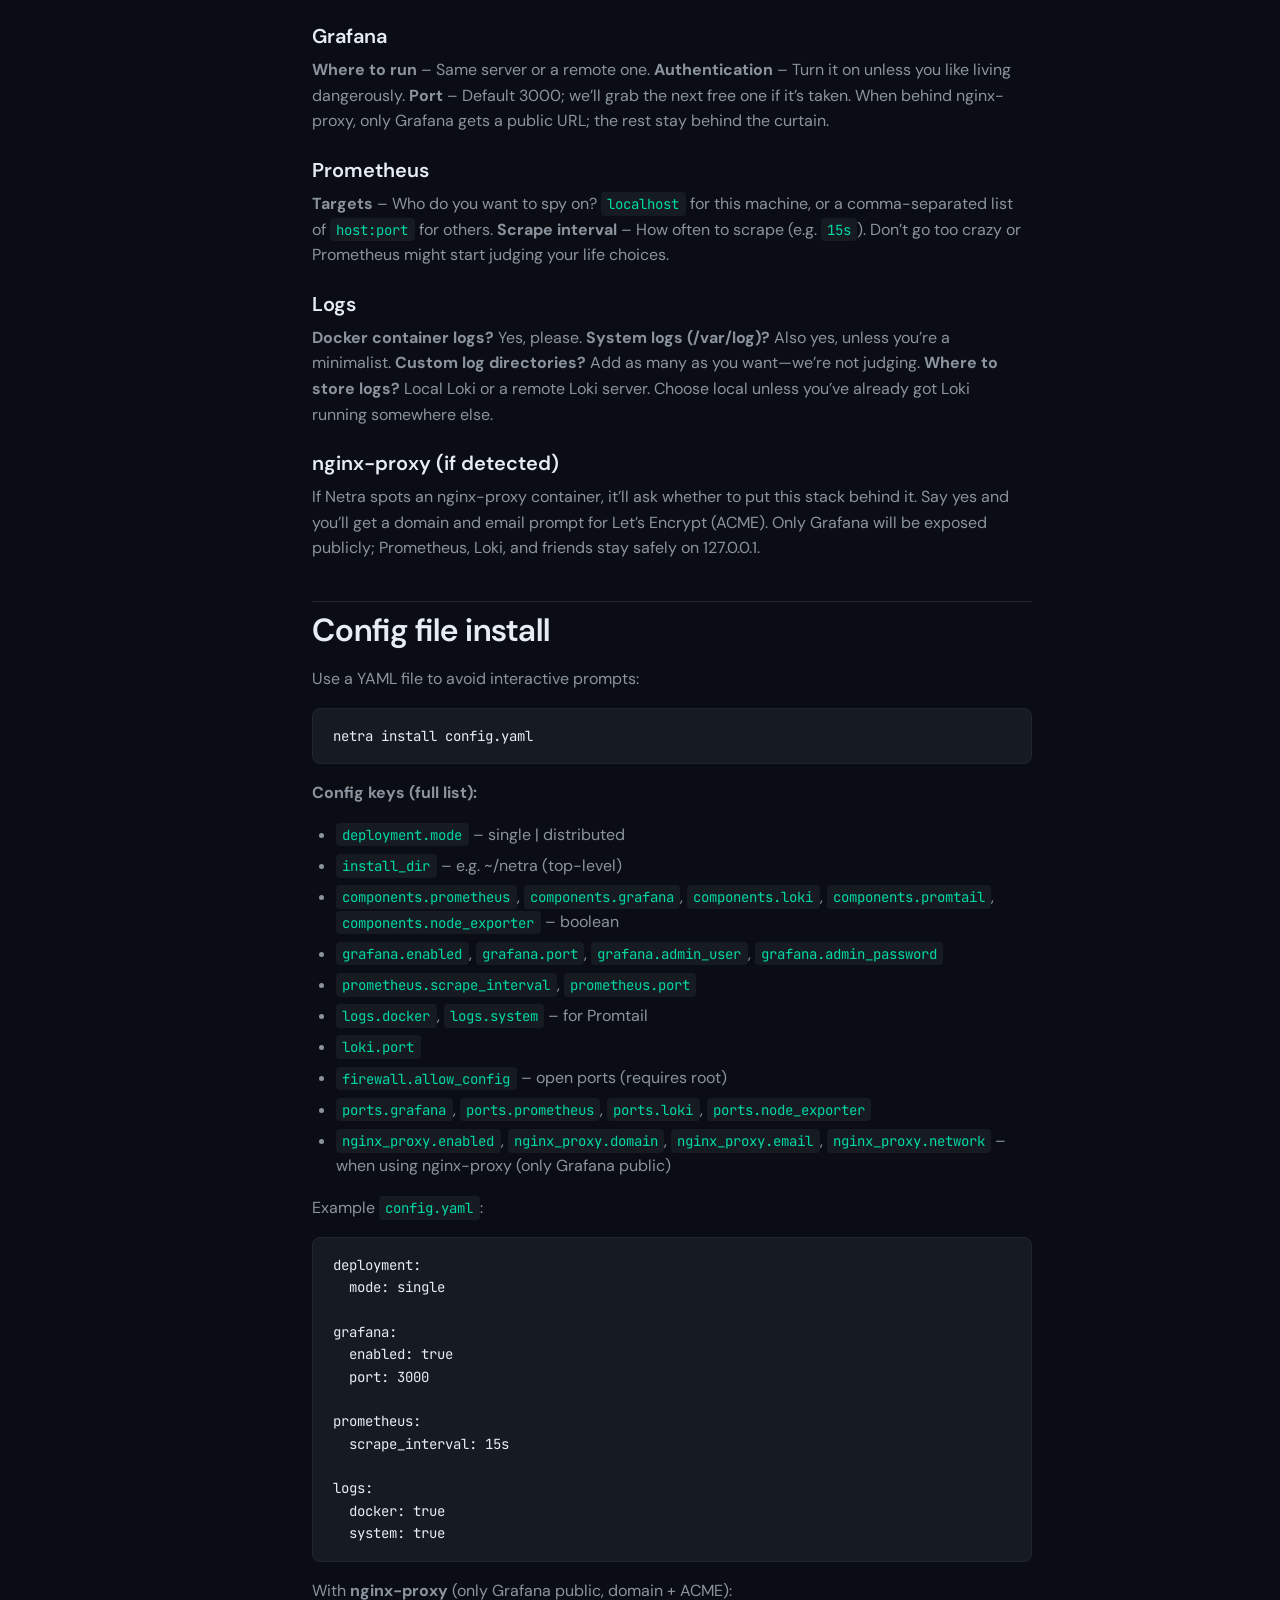
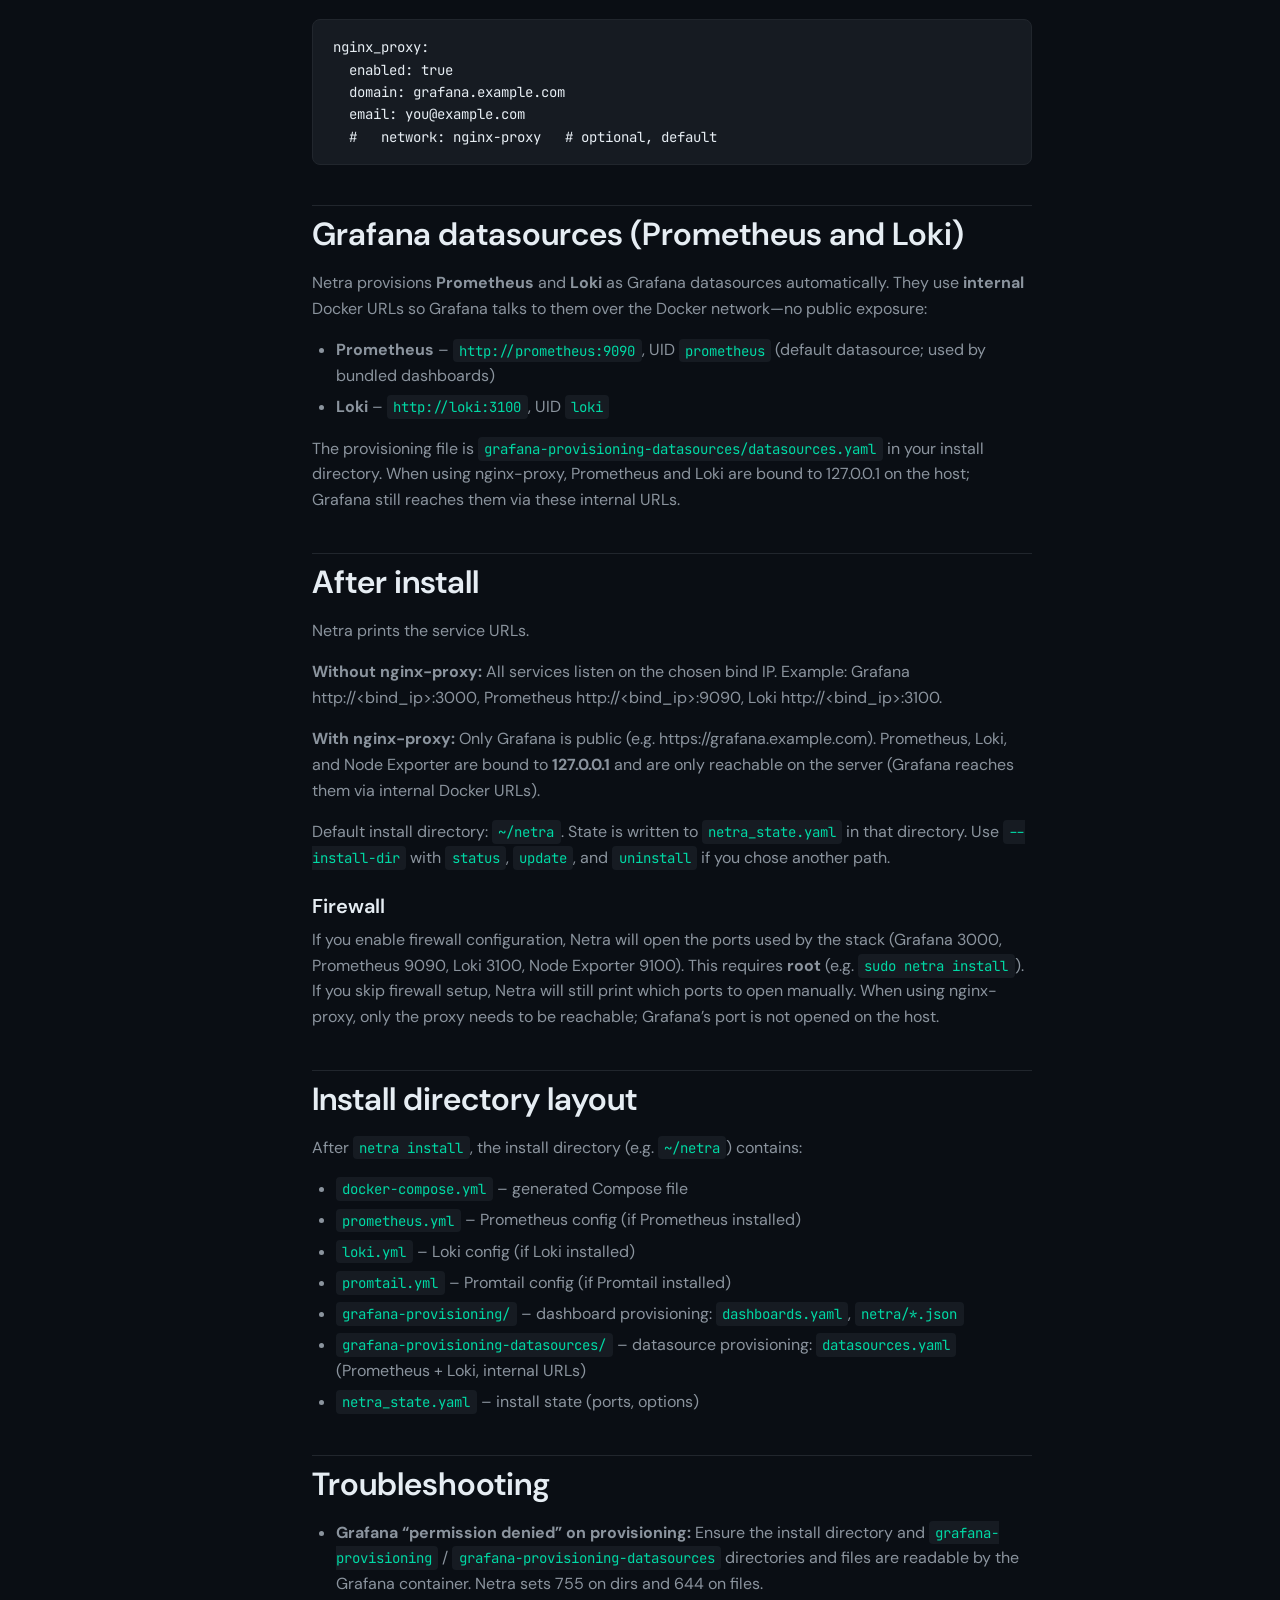
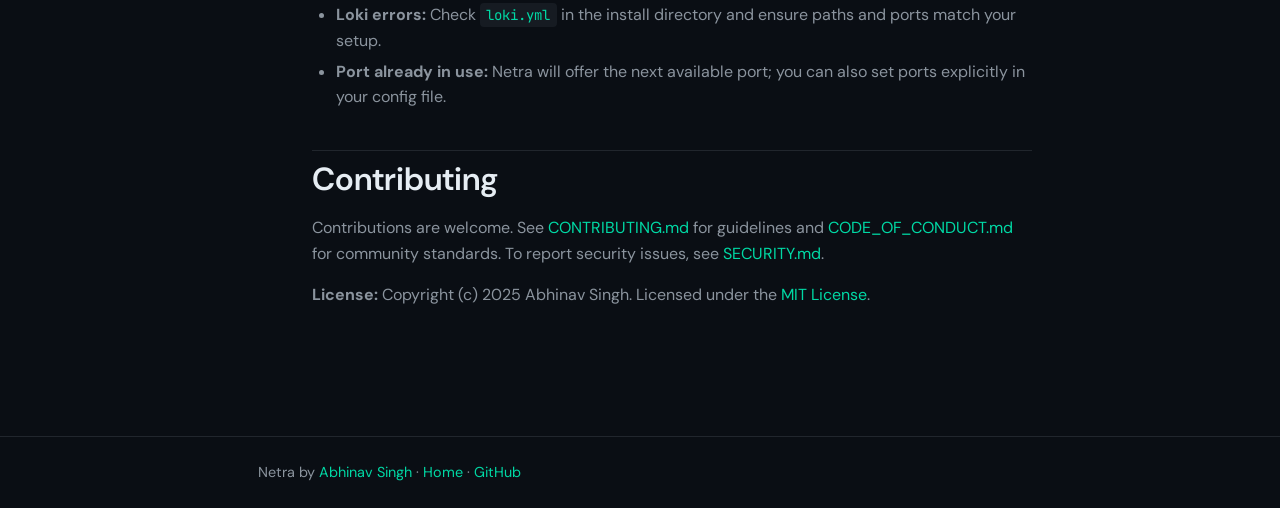
==== commit 20ec644c: "Implement responsive sidebar and content enhancements in documentation - Added a toggle button for t" ====
--- a/website/docs.html
+++ b/website/docs.html
@@ -27,7 +27,8 @@
   </header>
 
   <div class="container docs-layout">
-    <aside class="docs-sidebar">
+    <div class="docs-sidebar-overlay" id="docs-sidebar-overlay" aria-hidden="true"></div>
+    <aside class="docs-sidebar" id="docs-sidebar">
       <nav>
         <span class="nav-section">Overview</span>
         <a href="#overview">Overview</a>
@@ -50,6 +51,7 @@
     </aside>
 
     <article class="docs-content">
+      <button type="button" class="docs-sidebar-toggle" id="docs-sidebar-toggle" aria-label="Open table of contents">Contents</button>
       <h1>Documentation</h1>
       <p>Netra is an open-source DevOps CLI that installs and manages a complete observability stack (Prometheus, Grafana, Loki, Promtail, Node Exporter) on Linux servers.</p>
 
@@ -88,6 +90,7 @@
       <p>If <code>pdm install</code> fails with a requirement error, use the pip method above or run <code>pdm run pip install -r requirements.txt</code>.</p>
 
       <h2 id="commands">Commands</h2>
+      <div class="table-wrapper">
       <table>
         <thead>
           <tr>
@@ -107,6 +110,7 @@
           <tr><td><code>netra check</code></td><td>Quick environment check</td></tr>
         </tbody>
       </table>
+      </div>
 
       <h2 id="deployment-modes">Deployment modes</h2>
       <ul>
@@ -245,6 +249,32 @@
     document.getElementById('menu-toggle').addEventListener('click', function () {
       document.getElementById('nav-links').classList.toggle('is-open');
     });
+
+    (function () {
+      var sidebar = document.getElementById('docs-sidebar');
+      var overlay = document.getElementById('docs-sidebar-overlay');
+      var toggle = document.getElementById('docs-sidebar-toggle');
+      function openSidebar() {
+        sidebar.classList.add('is-open');
+        overlay.classList.add('is-open');
+        overlay.setAttribute('aria-hidden', 'false');
+        document.body.style.overflow = 'hidden';
+      }
+      function closeSidebar() {
+        sidebar.classList.remove('is-open');
+        overlay.classList.remove('is-open');
+        overlay.setAttribute('aria-hidden', 'true');
+        document.body.style.overflow = '';
+      }
+      if (toggle) toggle.addEventListener('click', openSidebar);
+      if (overlay) overlay.addEventListener('click', closeSidebar);
+      sidebar.querySelectorAll('a').forEach(function (a) {
+        a.addEventListener('click', function () {
+          if (window.innerWidth <= 900) closeSidebar();
+        });
+      });
+    })();
+
     // Highlight active doc link from scroll position
     var sections = document.querySelectorAll('.docs-content h2[id]');
     var navLinks = document.querySelectorAll('.docs-sidebar a[href^="#"]');
--- a/website/css/style.css
+++ b/website/css/style.css
@@ -62,12 +62,15 @@
   color: var(--accent-hover);
 }
 
-/* Layout */
 .container {
   width: 100%;
   max-width: 1200px;
   margin: 0 auto;
   padding: 0 1.5rem;
+}
+
+@media (max-width: 480px) {
+  .container { padding: 0 1rem; }
 }
 
 /* Header / Nav */
@@ -137,10 +140,24 @@
   cursor: pointer;
   padding: 0.5rem;
   font-size: 1.5rem;
+  min-width: 44px;
+  min-height: 44px;
+  align-items: center;
+  justify-content: center;
+  border-radius: var(--radius-sm);
+  transition: background var(--transition);
+}
+
+.menu-toggle:hover {
+  background: var(--bg-elevated);
 }
 
 @media (max-width: 768px) {
-  .menu-toggle { display: block; }
+  .site-header .container { padding: 0 1rem; }
+  .menu-toggle {
+    display: flex;
+    margin-left: auto;
+  }
   .nav-links {
     position: fixed;
     top: 64px;
@@ -150,23 +167,53 @@
     border-bottom: 1px solid var(--border);
     flex-direction: column;
     padding: 1rem;
-    gap: 0.5rem;
+    gap: 0;
     transform: translateY(-100%);
     opacity: 0;
+    visibility: hidden;
     pointer-events: none;
-    transition: transform 0.25s ease, opacity 0.25s ease;
+    transition: transform 0.25s ease, opacity 0.25s ease, visibility 0.25s;
+    box-shadow: var(--shadow);
+    max-height: calc(100vh - 64px);
+    overflow-y: auto;
   }
   .nav-links.is-open {
     transform: translateY(0);
     opacity: 1;
+    visibility: visible;
     pointer-events: auto;
   }
+  .nav-links li {
+    border-bottom: 1px solid var(--border);
+  }
+  .nav-links li:last-child { border-bottom: none; }
+  .nav-links a {
+    display: block;
+    padding: 0.75rem 1rem;
+    font-size: 1rem;
+    min-height: 44px;
+    display: flex;
+    align-items: center;
+  }
+  .nav-cta { justify-content: center; margin-top: 0.25rem; }
 }
 
 /* Hero */
 .hero {
-  padding: clamp(4rem, 10vw, 6rem) 0;
+  padding: clamp(2.5rem, 8vw, 6rem) 0;
   text-align: center;
+}
+
+@media (max-width: 480px) {
+  .hero { padding: 2rem 0; }
+  .hero h1 { font-size: 1.75rem; }
+  .hero p { font-size: 1rem; margin-bottom: 1.5rem; }
+  .hero-buttons { flex-direction: column; align-items: stretch; }
+  .hero-buttons .btn { justify-content: center; }
+  .hero-code { margin-top: 1.5rem; margin-left: 0; margin-right: 0; }
+  .hero-code pre { padding: 1rem; font-size: 0.8rem; }
+  .stack-list { margin: 1.25rem 0; gap: 0.5rem; }
+  .stack-badge { font-size: 0.8rem; padding: 0.35rem 0.75rem; }
 }
 
 .hero h1 {
@@ -254,8 +301,13 @@
 
 /* Features grid */
 .features {
-  padding: 4rem 0;
+  padding: 3rem 0;
   border-top: 1px solid var(--border);
+}
+
+@media (max-width: 480px) {
+  .features { padding: 2rem 0; }
+  .features h2 { margin-bottom: 1.5rem; font-size: 1.5rem; }
 }
 
 .features h2 {
@@ -265,7 +317,7 @@
 
 .features-grid {
   display: grid;
-  grid-template-columns: repeat(auto-fit, minmax(260px, 1fr));
+  grid-template-columns: repeat(auto-fit, minmax(min(260px, 100%), 1fr));
   gap: 1.5rem;
 }
 
@@ -312,9 +364,9 @@
 
 /* Footer */
 .site-footer {
-  padding: 2rem 0;
+  padding: 1.5rem 0;
   border-top: 1px solid var(--border);
-  margin-top: 4rem;
+  margin-top: 3rem;
   text-align: center;
 }
 
@@ -322,9 +374,15 @@
   margin: 0;
   font-size: 0.9rem;
   color: var(--text-muted);
+  padding: 0 0.5rem;
 }
 
 .site-footer a { color: var(--accent); }
+
+@media (max-width: 480px) {
+  .site-footer { padding: 1.25rem 0; margin-top: 2rem; }
+  .site-footer p { font-size: 0.85rem; }
+}
 
 /* Docs layout */
 .docs-layout {
@@ -333,11 +391,13 @@
   gap: 2rem;
   padding: 2rem 0 4rem;
   min-height: calc(100vh - 64px);
+  position: relative;
 }
 
 @media (max-width: 900px) {
   .docs-layout {
     grid-template-columns: 1fr;
+    padding-top: 1rem;
   }
 }
 
@@ -348,10 +408,81 @@
   padding-right: 1rem;
 }
 
+@media (max-width: 900px) {
+  .docs-sidebar {
+    position: fixed;
+    top: 0;
+    left: 0;
+    width: min(300px, 85vw);
+    height: 100vh;
+    z-index: 200;
+    background: var(--bg-card);
+    border-right: 1px solid var(--border);
+    padding: 1rem 0 2rem 1rem;
+    padding-top: 5rem;
+    margin: 0;
+    transform: translateX(-100%);
+    transition: transform 0.25s ease, box-shadow 0.25s ease;
+    overflow-y: auto;
+    -webkit-overflow-scrolling: touch;
+  }
+  .docs-sidebar.is-open {
+    transform: translateX(0);
+    box-shadow: 8px 0 24px rgba(0, 0, 0, 0.4);
+  }
+  .docs-sidebar-overlay {
+    display: none;
+    position: fixed;
+    inset: 0;
+    background: rgba(0, 0, 0, 0.5);
+    z-index: 199;
+    opacity: 0;
+    transition: opacity 0.25s ease;
+  }
+  .docs-sidebar-overlay.is-open {
+    display: block;
+    opacity: 1;
+  }
+  .docs-sidebar-toggle {
+    display: inline-flex;
+    align-items: center;
+    gap: 0.5rem;
+    padding: 0.5rem 1rem;
+    margin-bottom: 1rem;
+    background: var(--bg-elevated);
+    border: 1px solid var(--border);
+    border-radius: var(--radius-sm);
+    color: var(--text);
+    font-family: var(--font-sans);
+    font-size: 0.9rem;
+    font-weight: 500;
+    cursor: pointer;
+    transition: background var(--transition), border-color var(--transition);
+  }
+  .docs-sidebar-toggle:hover {
+    background: var(--border);
+    border-color: var(--text-muted);
+  }
+}
+
+@media (min-width: 901px) {
+  .docs-sidebar-toggle,
+  .docs-sidebar-overlay { display: none !important; }
+}
+
 .docs-sidebar nav {
   display: flex;
   flex-direction: column;
   gap: 0.25rem;
+}
+
+@media (max-width: 900px) {
+  .docs-sidebar nav {
+    flex-direction: column;
+    flex-wrap: nowrap;
+  }
+  .docs-sidebar .nav-section { margin-top: 1rem; }
+  .docs-sidebar .nav-section:first-child { margin-top: 0; }
 }
 
 .docs-sidebar a {
@@ -379,8 +510,26 @@
   padding-left: 0.6rem;
 }
 
+@media (max-width: 900px) {
+  .docs-sidebar a {
+    padding: 0.6rem 0.75rem;
+    font-size: 0.95rem;
+    min-height: 44px;
+    display: flex;
+    align-items: center;
+  }
+}
+
 .docs-content {
   max-width: 720px;
+  min-width: 0;
+}
+
+@media (max-width: 480px) {
+  .docs-content { padding: 0 0.25rem; }
+  .docs-content h1 { font-size: 1.5rem; }
+  .docs-content h2 { font-size: 1.25rem; margin-top: 2rem; }
+  .docs-content h3 { font-size: 1.1rem; }
 }
 
 .docs-content h2 {
@@ -409,8 +558,21 @@
   padding: 1rem 1.25rem;
   border-radius: var(--radius-sm);
   overflow-x: auto;
+  -webkit-overflow-scrolling: touch;
   border: 1px solid var(--border);
   margin: 1rem 0;
+}
+
+@media (max-width: 480px) {
+  .docs-content pre {
+    padding: 0.75rem 1rem;
+    font-size: 0.8rem;
+    margin-left: -0.25rem;
+    margin-right: -0.25rem;
+    border-radius: var(--radius-sm);
+  }
+  .docs-content pre code { font-size: 0.8rem; }
+  .docs-content code { font-size: 0.8rem; }
 }
 
 .docs-content pre code {
@@ -427,11 +589,23 @@
   margin: 1rem 0;
 }
 
+/* Table scroll wrapper for mobile */
+.table-wrapper {
+  overflow-x: auto;
+  -webkit-overflow-scrolling: touch;
+  margin: 1rem 0;
+  border: 1px solid var(--border);
+  border-radius: var(--radius-sm);
+}
+
+.table-wrapper table { margin: 0; }
+
 .docs-content th,
 .docs-content td {
   padding: 0.6rem 0.75rem;
   text-align: left;
   border-bottom: 1px solid var(--border);
+  white-space: nowrap;
 }
 
 .docs-content th {
@@ -440,6 +614,15 @@
 }
 
 .docs-content tr:last-child td { border-bottom: none; }
+
+@media (max-width: 600px) {
+  .docs-content th,
+  .docs-content td {
+    padding: 0.5rem 0.6rem;
+    font-size: 0.85rem;
+  }
+  .docs-content td:first-child { white-space: normal; max-width: 140px; }
+}
 
 /* Lists */
 .docs-content ul {
@@ -450,18 +633,4 @@
 
 .docs-content li { margin-bottom: 0.35rem; }
 
-/* Mobile docs sidebar */
-@media (max-width: 900px) {
-  .docs-sidebar {
-    position: static;
-    padding: 0;
-    border-bottom: 1px solid var(--border);
-    padding-bottom: 1rem;
-    margin-bottom: 1rem;
-  }
-  .docs-sidebar nav {
-    flex-direction: row;
-    flex-wrap: wrap;
-  }
-  .docs-sidebar .nav-section { width: 100%; margin-top: 0.75rem; }
-}
+/* Mobile docs sidebar - legacy row layout removed in favor of drawer */
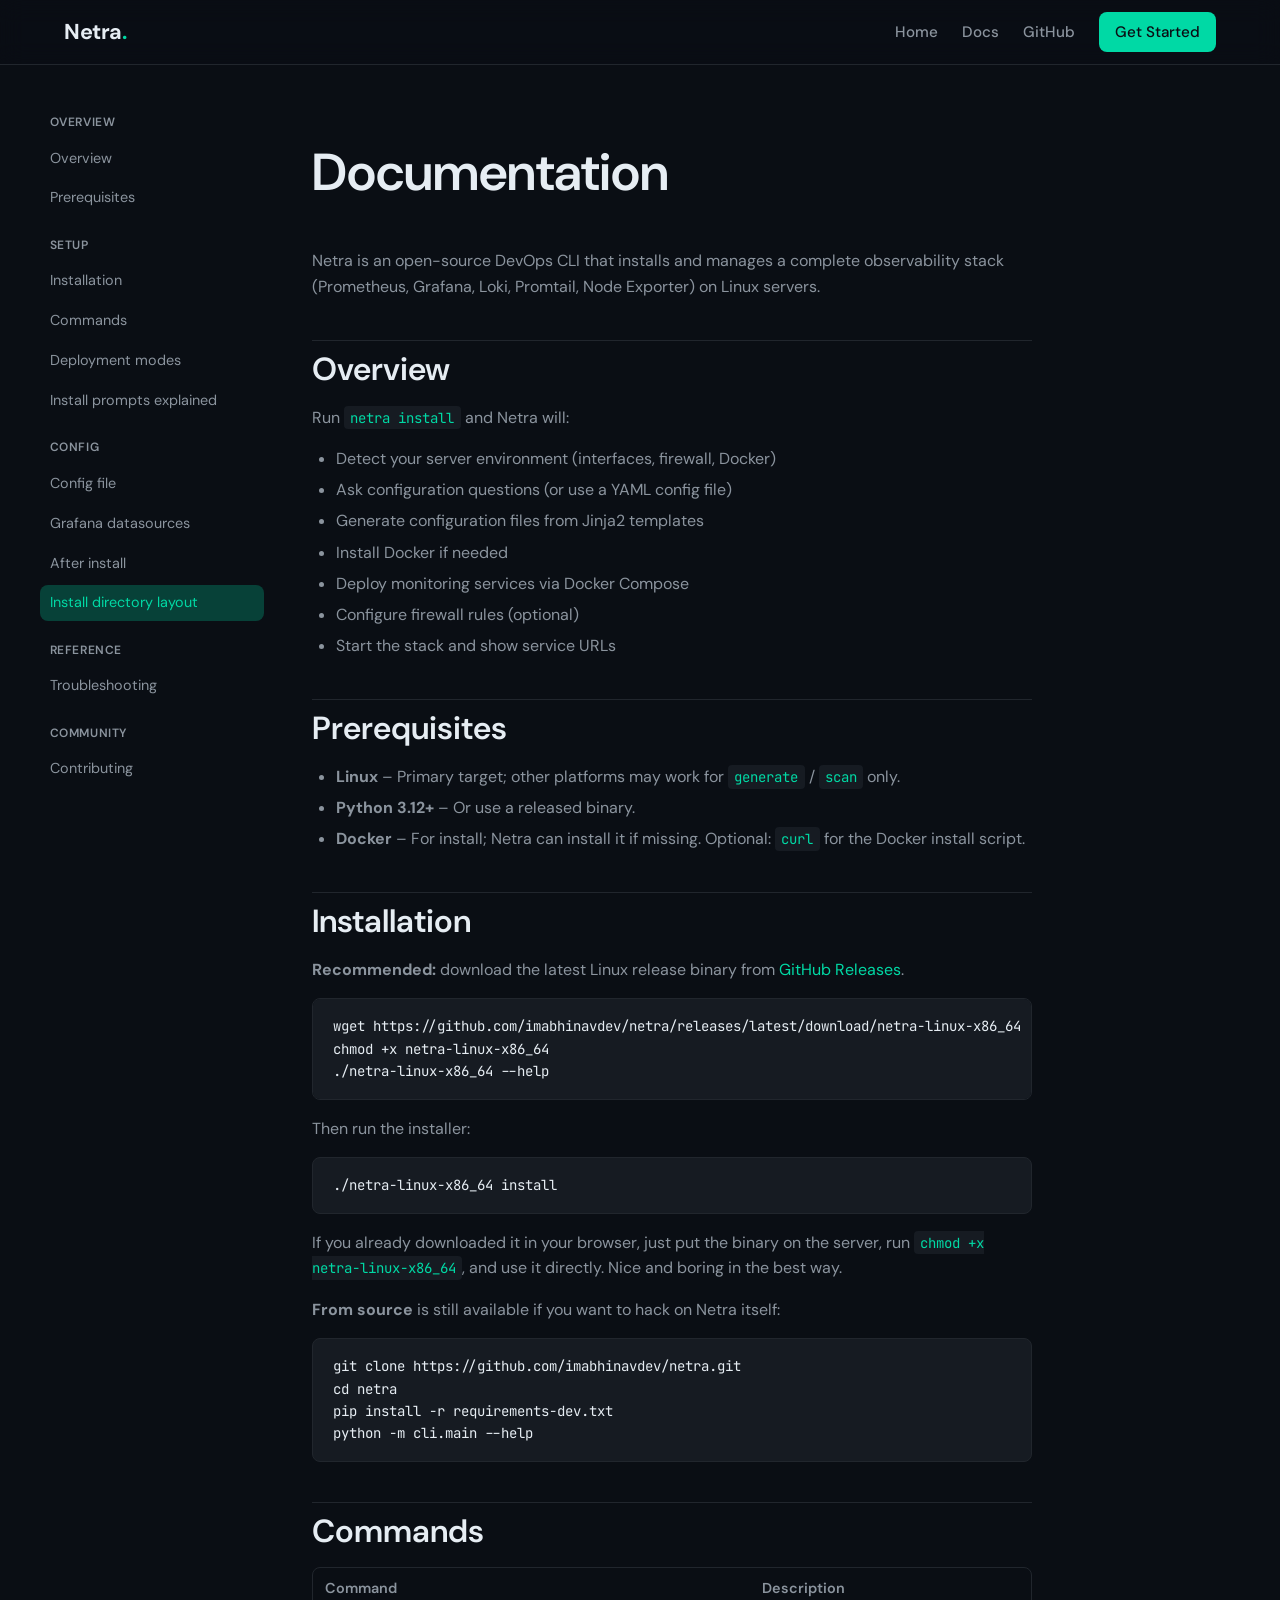
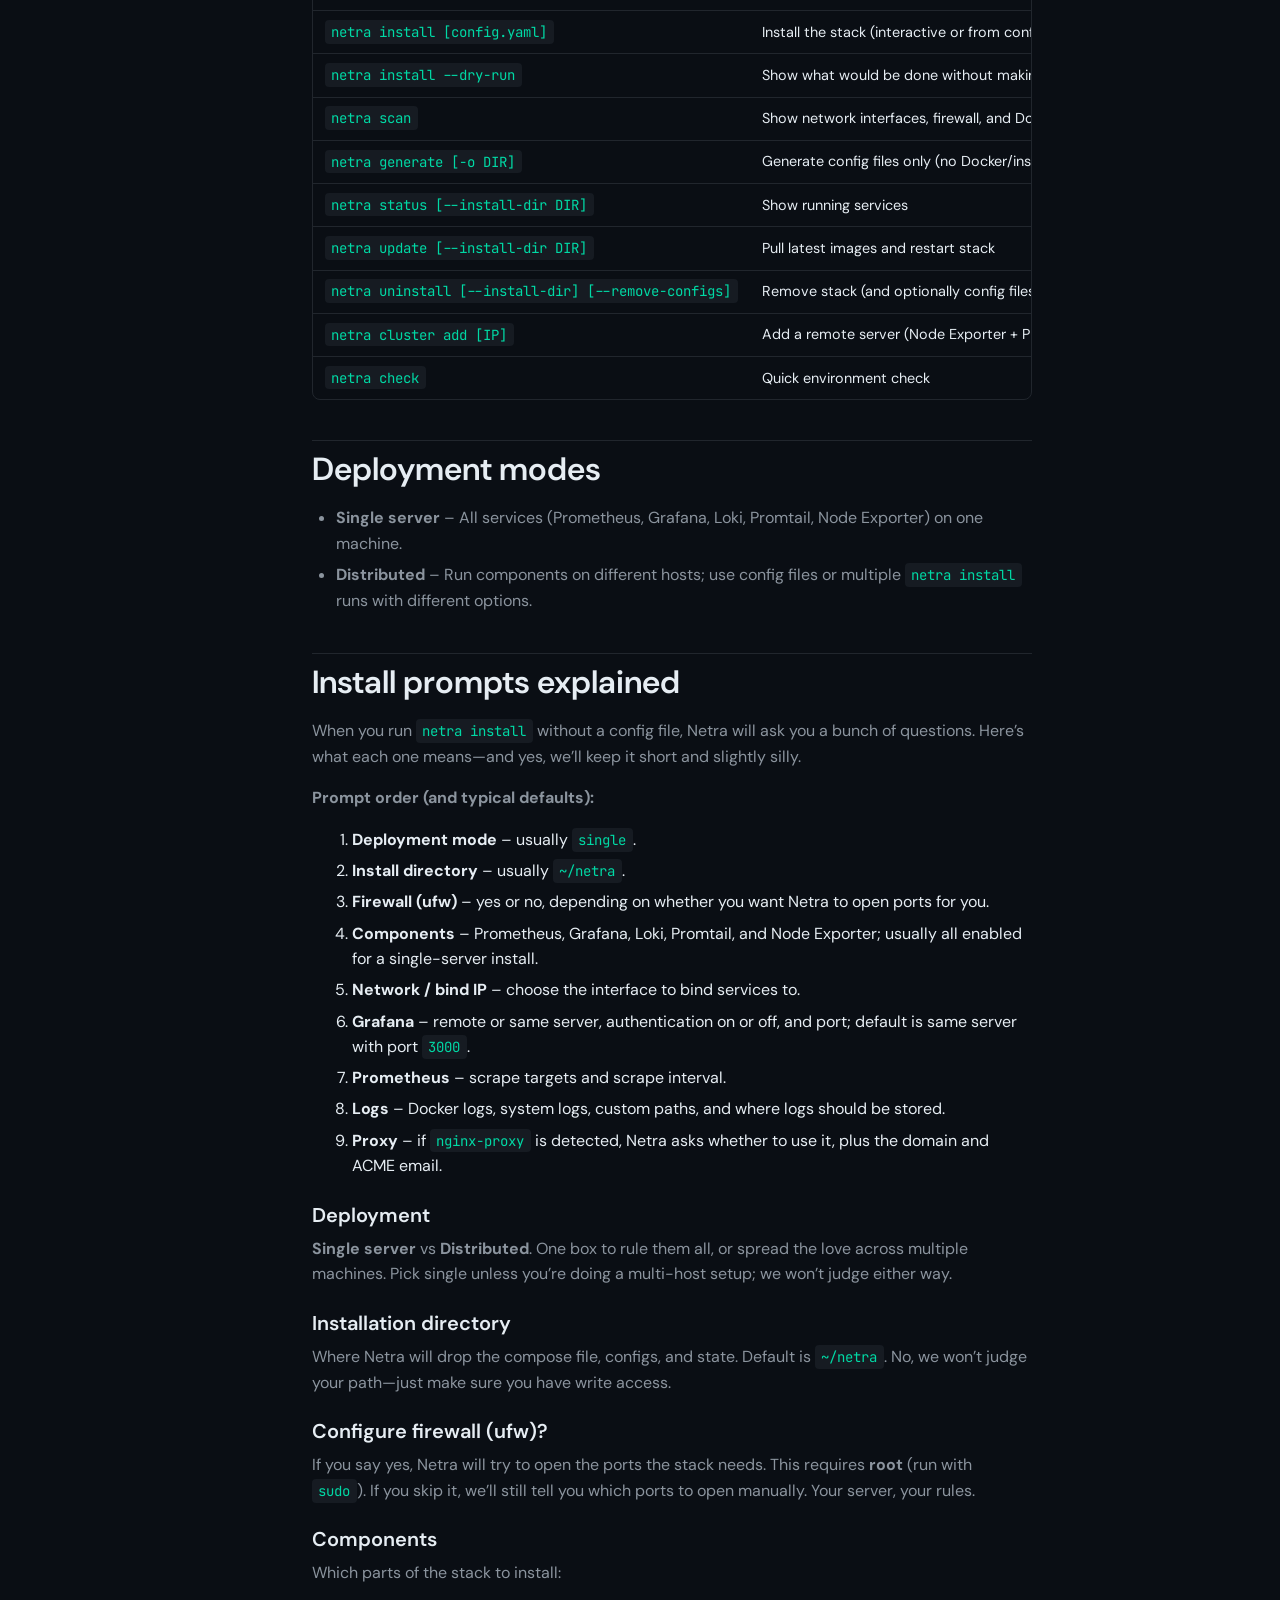
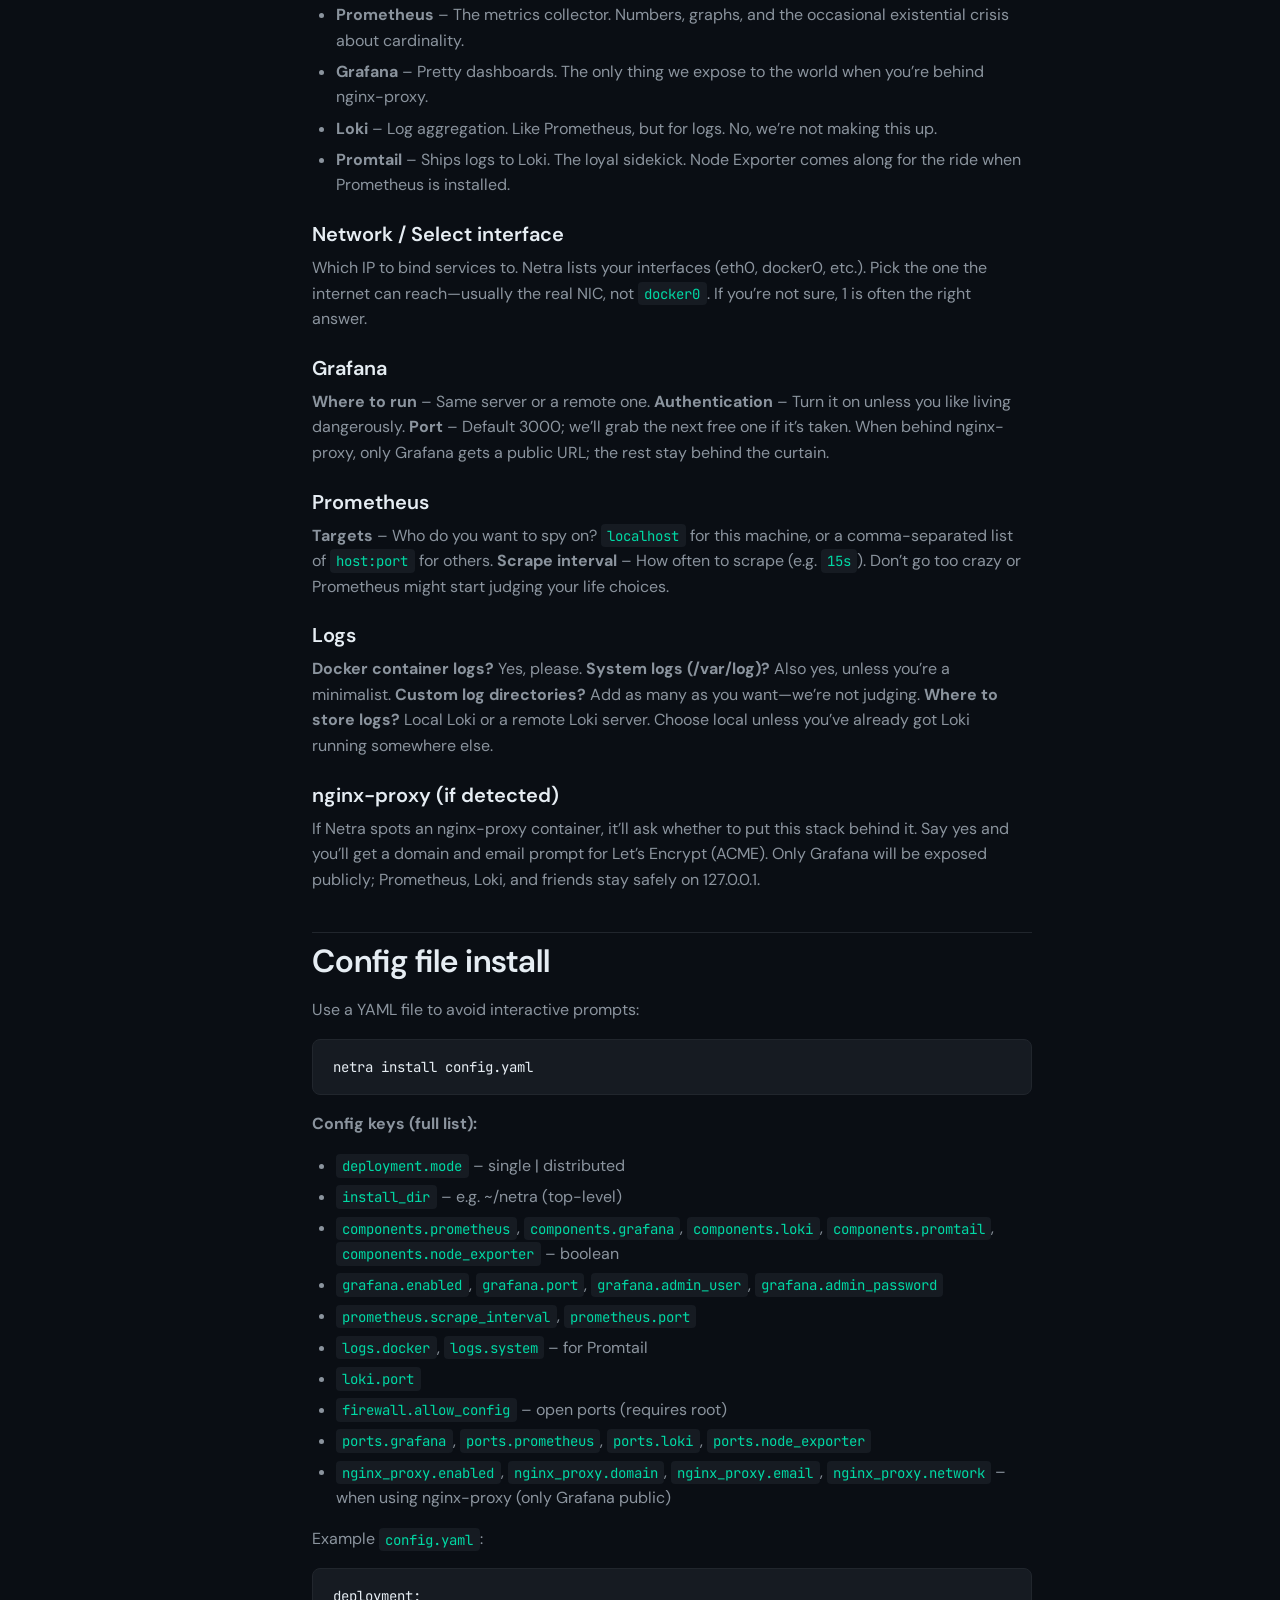
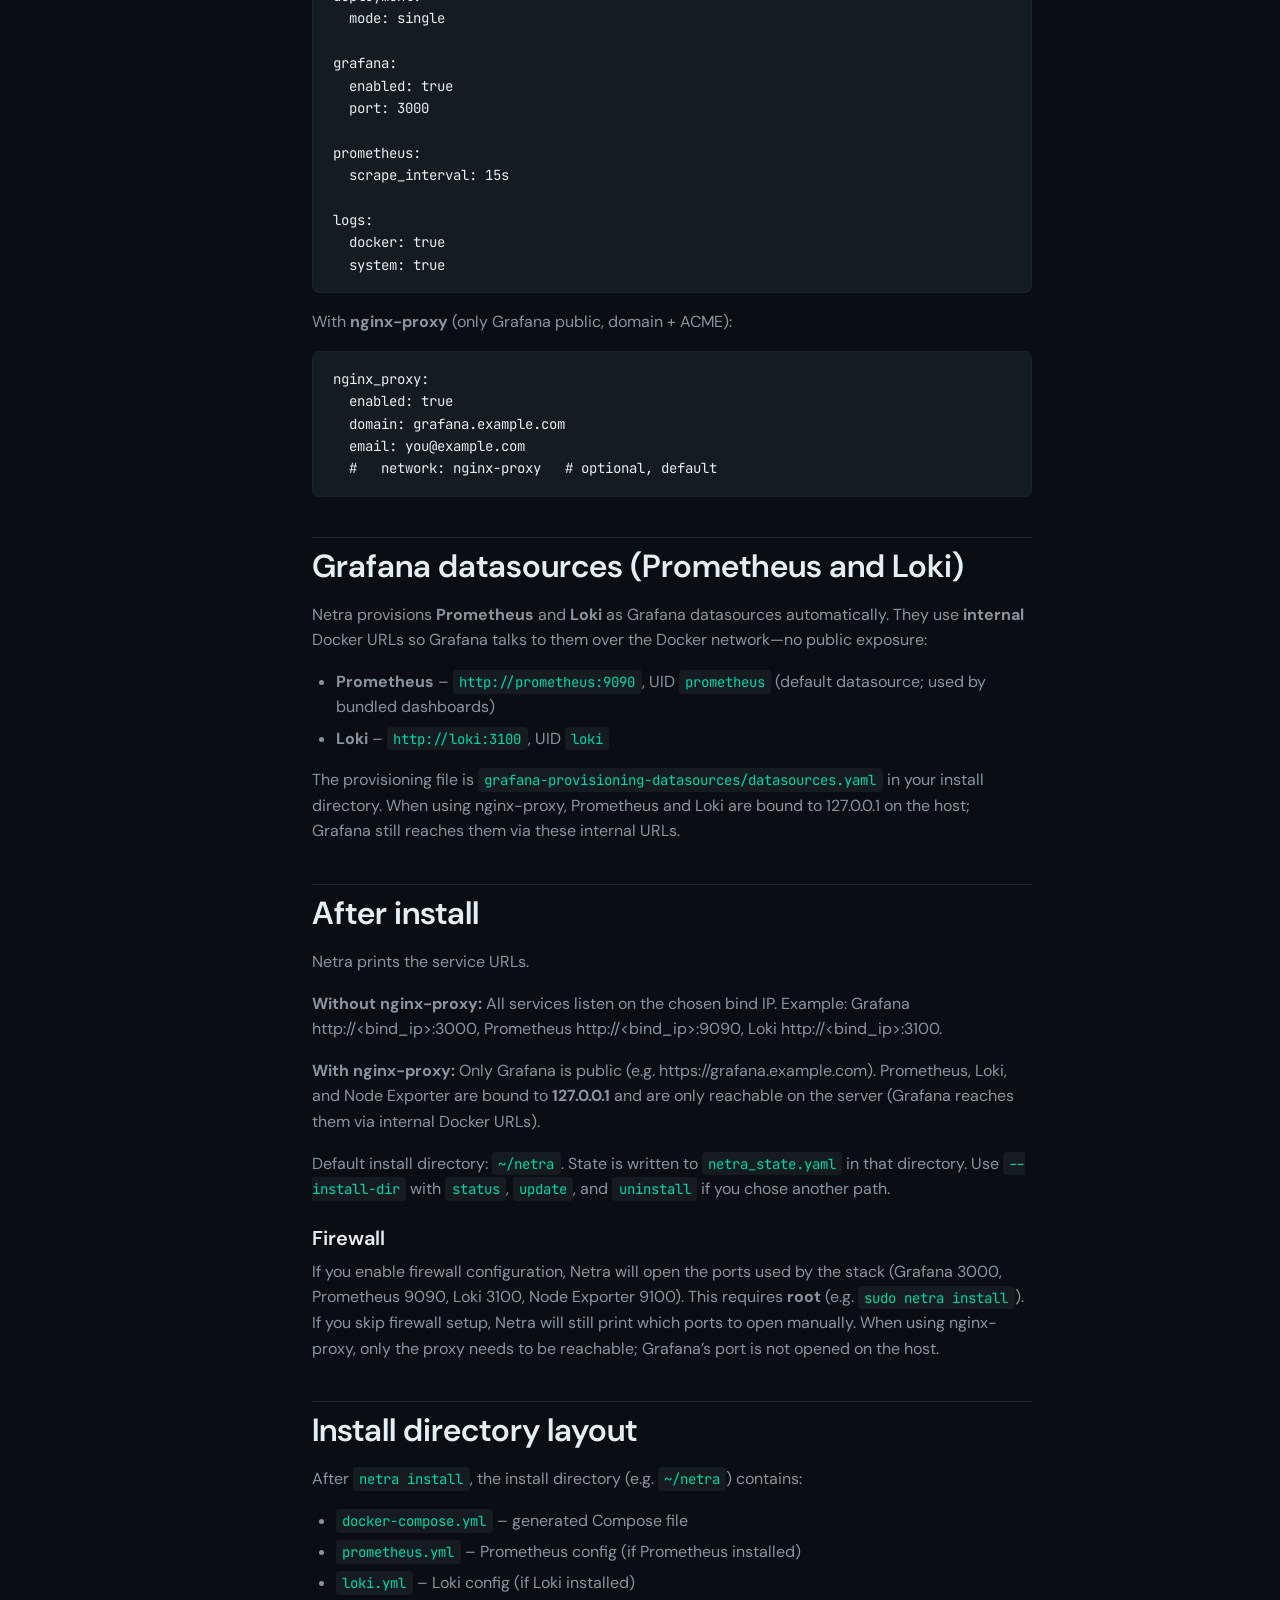
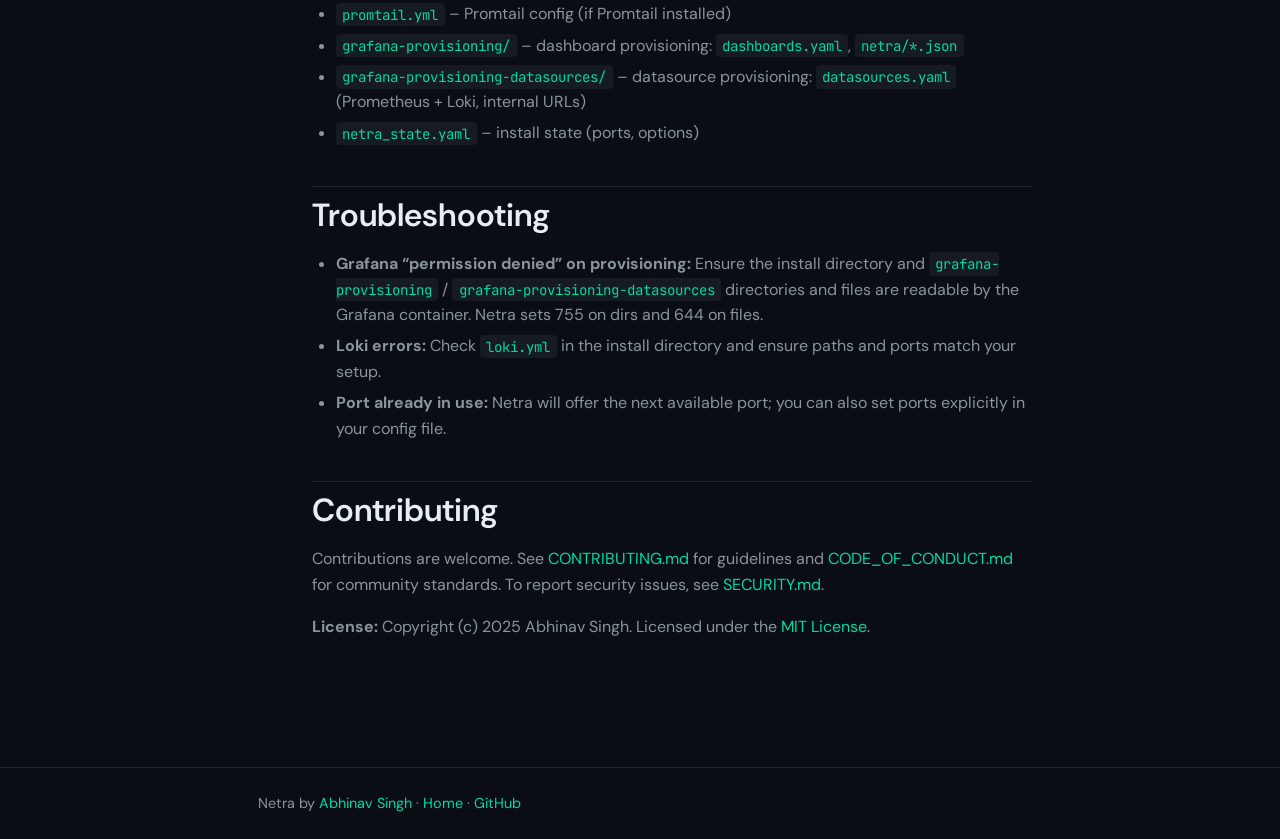
==== commit c44e4da1: "Update installation instructions and links in index.html and docs.html - Revised installation instru" ====
--- a/website/docs.html
+++ b/website/docs.html
@@ -75,19 +75,21 @@
       </ul>
 
       <h2 id="installation">Installation</h2>
-      <p><strong>With pip</strong> (recommended; works everywhere including CI):</p>
+      <p><strong>Recommended:</strong> download the latest Linux release binary from <a href="https://github.com/imabhinavdev/netra/releases/latest" target="_blank" rel="noopener">GitHub Releases</a>.</p>
+      <pre><code>wget https://github.com/imabhinavdev/netra/releases/latest/download/netra-linux-x86_64
+chmod +x netra-linux-x86_64
+./netra-linux-x86_64 --help</code></pre>
+
+      <p>Then run the installer:</p>
+      <pre><code>./netra-linux-x86_64 install</code></pre>
+
+      <p>If you already downloaded it in your browser, just put the binary on the server, run <code>chmod +x netra-linux-x86_64</code>, and use it directly. Nice and boring in the best way.</p>
+
+      <p><strong>From source</strong> is still available if you want to hack on Netra itself:</p>
       <pre><code>git clone https://github.com/imabhinavdev/netra.git
 cd netra
-pip install -r requirements-dev.txt   # or: pip install -r requirements.txt
+pip install -r requirements-dev.txt
 python -m cli.main --help</code></pre>
-
-      <p><strong>With PDM</strong> (optional, for local development):</p>
-      <pre><code>git clone https://github.com/imabhinavdev/netra.git
-cd netra
-pdm install
-pdm run netra --help</code></pre>
-
-      <p>If <code>pdm install</code> fails with a requirement error, use the pip method above or run <code>pdm run pip install -r requirements.txt</code>.</p>
 
       <h2 id="commands">Commands</h2>
       <div class="table-wrapper">
@@ -121,7 +123,18 @@
       <h2 id="install-prompts">Install prompts explained</h2>
       <p>When you run <code>netra install</code> without a config file, Netra will ask you a bunch of questions. Here’s what each one means—and yes, we’ll keep it short and slightly silly.</p>
 
-      <p><strong>Prompt order (and typical defaults):</strong> (1) Deployment mode → single; (2) Install directory → ~/netra; (3) Firewall (ufw) → yes/no; (4) Components (Prometheus, Grafana, Loki, Promtail, Node Exporter) → all on for single server; (5) Network / bind IP → choose interface; (6) Grafana (remote?, auth?, port) → same server, auth on, port 3000; (7) Prometheus (targets, scrape interval); (8) Logs (Docker, system, custom dirs, Loki destination); (9) If nginx-proxy detected: use proxy?, domain, email.</p>
+      <p><strong>Prompt order (and typical defaults):</strong></p>
+      <ol>
+        <li><strong>Deployment mode</strong> – usually <code>single</code>.</li>
+        <li><strong>Install directory</strong> – usually <code>~/netra</code>.</li>
+        <li><strong>Firewall (ufw)</strong> – yes or no, depending on whether you want Netra to open ports for you.</li>
+        <li><strong>Components</strong> – Prometheus, Grafana, Loki, Promtail, and Node Exporter; usually all enabled for a single-server install.</li>
+        <li><strong>Network / bind IP</strong> – choose the interface to bind services to.</li>
+        <li><strong>Grafana</strong> – remote or same server, authentication on or off, and port; default is same server with port <code>3000</code>.</li>
+        <li><strong>Prometheus</strong> – scrape targets and scrape interval.</li>
+        <li><strong>Logs</strong> – Docker logs, system logs, custom paths, and where logs should be stored.</li>
+        <li><strong>Proxy</strong> – if <code>nginx-proxy</code> is detected, Netra asks whether to use it, plus the domain and ACME email.</li>
+      </ol>
 
       <h3 id="prompt-deployment">Deployment</h3>
       <p><strong>Single server</strong> vs <strong>Distributed</strong>. One box to rule them all, or spread the love across multiple machines. Pick single unless you’re doing a multi-host setup; we won’t judge either way.</p>
